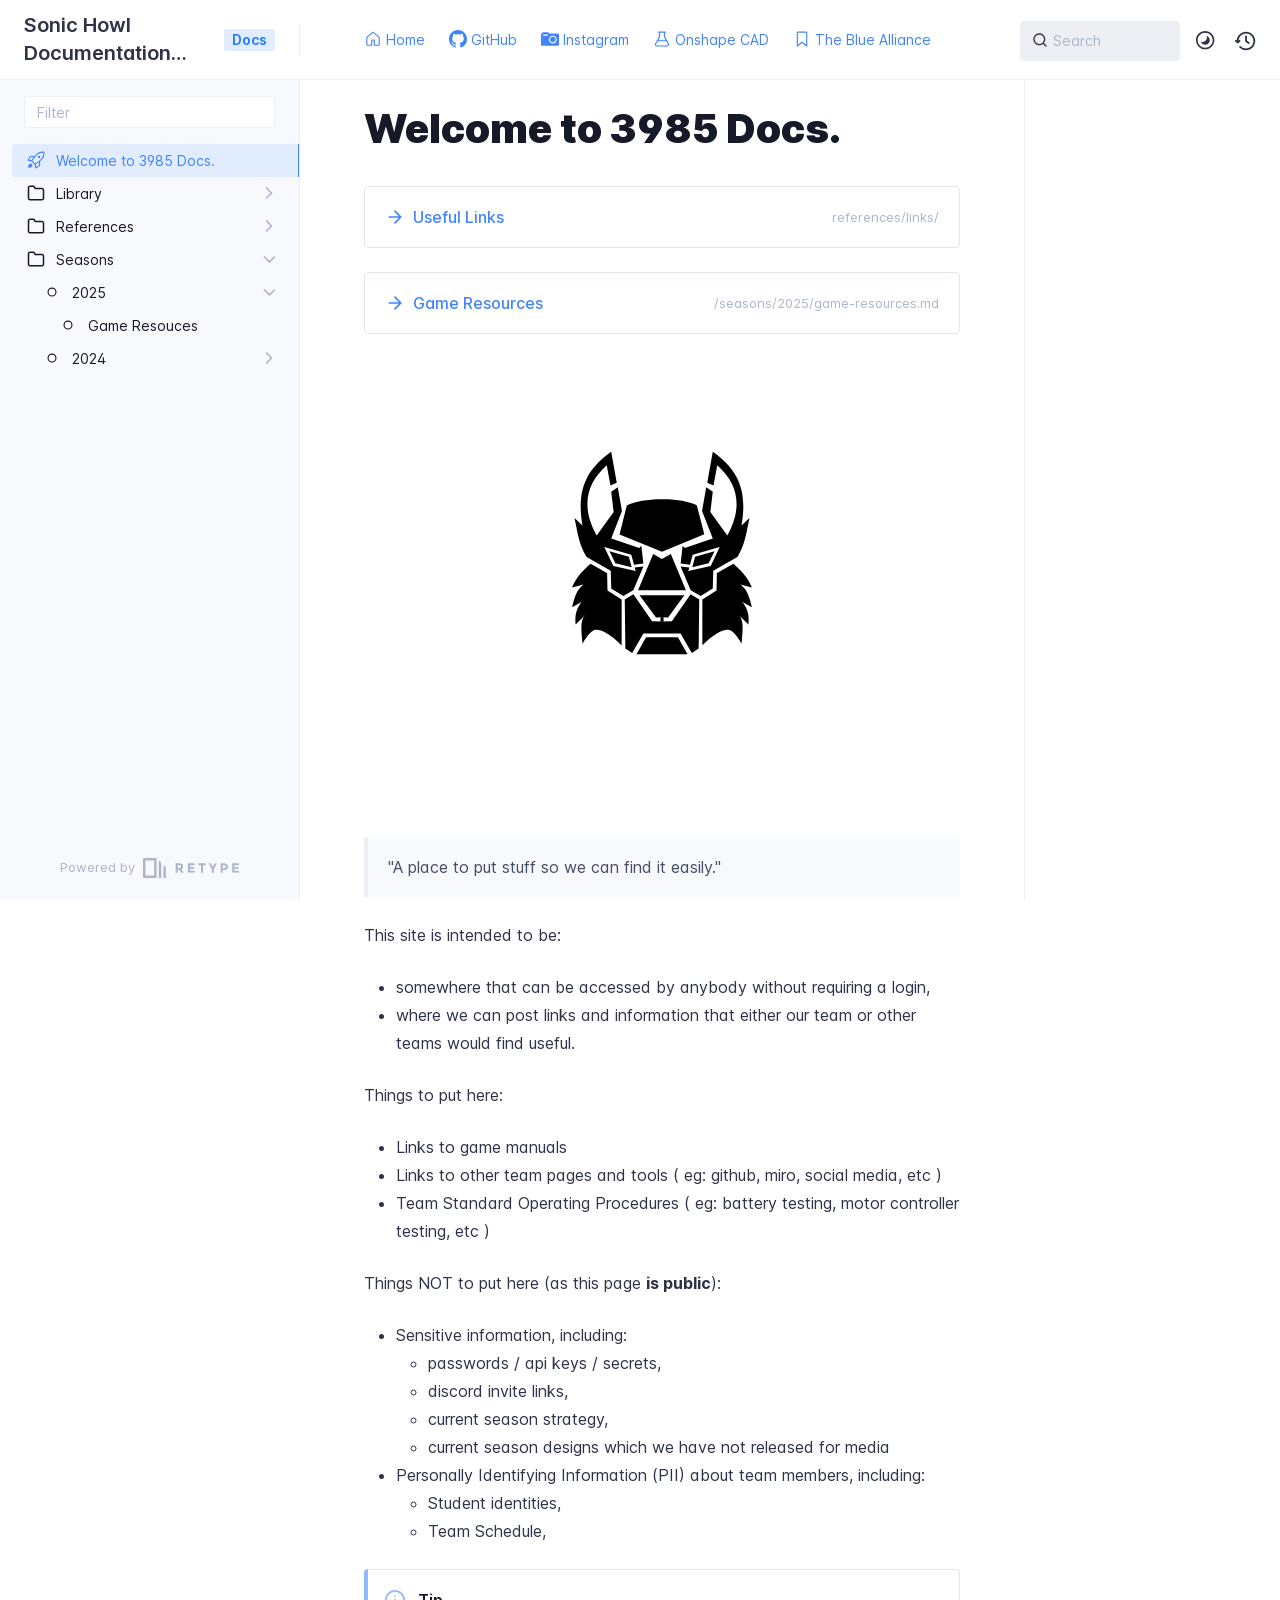
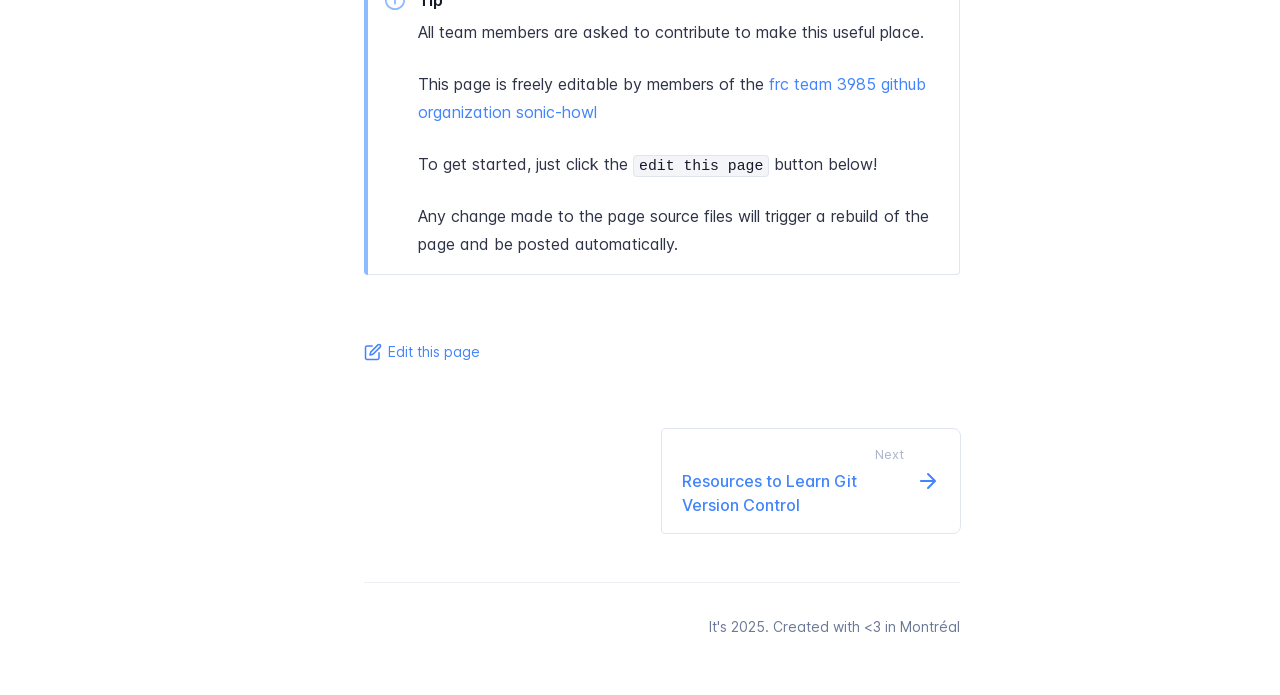
==== index.html @ 354188f5 "Refreshes Retype-generated documentation. Process triggered by magnite5." ====
<!DOCTYPE html>
<html lang="en" class="h-full">
<head>
    <meta charset="UTF-8">
    <meta name="viewport" content="width=device-width,initial-scale=1">
    <meta name="turbo-cache-control" content="no-cache" data-turbo-track="reload" data-track-token="3.6.0.793923446191">

    <!-- See retype.com -->
    <meta name="generator" content="Retype 3.6.0">

    <!-- Primary Meta Tags -->
    <title>Welcome to 3985 Docs.</title>
    <meta name="title" content="Welcome to 3985 Docs.">
    <meta name="description" content="Useful Links">

    <!-- Canonical -->
    <link rel="canonical" href="https://docs.frc3985.ca/">

    <!-- Open Graph / Facebook -->
    <meta property="og:type" content="website">
    <meta property="og:url" content="https://docs.frc3985.ca/">
    <meta property="og:title" content="Welcome to 3985 Docs.">
    <meta property="og:description" content="Useful Links">
    <meta property="og:image" content="https://docs.frc3985.ca/sonic-howl-logo.svg">

    <!-- Twitter -->
    <meta property="twitter:card" content="summary_large_image">
    <meta property="twitter:url" content="https://docs.frc3985.ca/">
    <meta property="twitter:title" content="Welcome to 3985 Docs.">
    <meta property="twitter:description" content="Useful Links">
    <meta property="twitter:image" content="https://docs.frc3985.ca/sonic-howl-logo.svg">

    <script data-cfasync="false">(function () { var el = document.documentElement, m = localStorage.getItem("doc_theme"), wm = window.matchMedia; if (m === "dark" || (!m && wm && wm("(prefers-color-scheme: dark)").matches)) { el.classList.add("dark") } else { el.classList.remove("dark") } })();</script>

    <link href="static/favicon.ico" rel="icon">
    <link href="resources/css/retype.css?v=3.6.0.793923446191" rel="stylesheet">

    <script data-cfasync="false" src="resources/js/config.js?v=3.6.0.793923446191" data-turbo-eval="false" defer></script>
    <script data-cfasync="false" src="resources/js/retype.js?v=3.6.0" data-turbo-eval="false" defer></script>
    <script id="lunr-js" data-cfasync="false" src="resources/js/lunr.js?v=3.6.0.793923446191" data-turbo-eval="false" defer></script>
</head>
<body>
    <div id="docs-app" class="relative text-base antialiased text-gray-700 bg-white font-body dark:bg-dark-850 dark:text-dark-300">
        <div class="absolute bottom-0 left-0 bg-gray-100 dark:bg-dark-800" style="top: 5rem; right: 50%"></div>
    
        <header id="docs-site-header" class="sticky top-0 z-30 flex w-full h-16 bg-white border-b border-gray-200 md:h-20 dark:bg-dark-850 dark:border-dark-650">
            <div class="container relative flex items-center justify-between pr-6 grow md:justify-start">
                <!-- Mobile menu button skeleton -->
                <button v-cloak class="skeleton docs-mobile-menu-button flex items-center justify-center shrink-0 overflow-hidden dark:text-white focus:outline-none rounded-full w-10 h-10 ml-3.5 md:hidden"><svg xmlns="http://www.w3.org/2000/svg" class="mb-px shrink-0" width="24" height="24" viewBox="0 0 24 24" role="presentation" style="margin-bottom: 0px;"><g fill="currentColor"><path d="M2 4h20v2H2zM2 11h20v2H2zM2 18h20v2H2z"></path></g></svg></button>
                <div v-cloak id="docs-sidebar-toggle"></div>
        
                <!-- Logo -->
                <div class="flex items-center justify-between h-full py-2 md:w-75">
                    <div class="flex items-center px-2 md:px-6">
                        <a id="docs-site-logo" href="" class="flex items-center leading-snug text-xl">
                            <span class="dark:text-white font-semibold line-clamp-1 md:line-clamp-2">Sonic Howl Documentation Page for First Robotics Competition</span>
                        </a><span class="hidden px-2 py-1 ml-4 text-sm font-semibold leading-none text-root-logo-label-text bg-root-logo-label-bg rounded-sm md:inline-block">Docs</span>
                    </div>
        
                    <span class="hidden h-8 border-r md:inline-block dark:border-dark-650"></span>
                </div>
        
                <div class="flex justify-between md:grow">
                    <!-- Top Nav -->
                    <nav class="hidden md:flex">
                        <ul class="flex flex-col mb-4 md:pl-16 md:mb-0 md:flex-row md:items-center">
                            <li class="mr-6">
                                <a class="py-2 md:mb-0 inline-flex items-center text-sm whitespace-nowrap transition-colors duration-200 ease-linear md:text-blue-500 dark:text-blue-400 hover:text-blue-800 dark:hover:text-blue-200" href="./">
                                    <svg xmlns="http://www.w3.org/2000/svg" class="mb-px mr-1" width="18" height="18" viewBox="0 0 24 24" role="presentation">
                                        <g fill="currentColor">
                                            <path d="M11.03 2.59a1.501 1.501 0 0 1 1.94 0l7.5 6.363a1.5 1.5 0 0 1 .53 1.144V19.5a1.5 1.5 0 0 1-1.5 1.5h-5.75a.75.75 0 0 1-.75-.75V14h-2v6.25a.75.75 0 0 1-.75.75H4.5A1.5 1.5 0 0 1 3 19.5v-9.403c0-.44.194-.859.53-1.144ZM12 3.734l-7.5 6.363V19.5h5v-6.25a.75.75 0 0 1 .75-.75h3.5a.75.75 0 0 1 .75.75v6.25h5v-9.403Z"/>
                                        </g>
                                    </svg>
                                    <span>Home</span>
                                </a>
                            </li>
                            <li class="mr-6">
                                <a class="py-2 md:mb-0 inline-flex items-center text-sm whitespace-nowrap transition-colors duration-200 ease-linear md:text-blue-500 dark:text-blue-400 hover:text-blue-800 dark:hover:text-blue-200" href="https://github.com/sonic-howl" target="_blank">
                                    <svg xmlns="http://www.w3.org/2000/svg" class="mb-px mr-1" width="18" height="18" viewBox="0 0 24 24" role="presentation">
                                        <g fill="currentColor">
                                            <symbol id="mark-github-icon-symbol" viewBox="0 0 16 16"><path d="M8 0c4.42 0 8 3.58 8 8a8.013 8.013 0 0 1-5.45 7.59c-.4.08-.55-.17-.55-.38 0-.27.01-1.13.01-2.2 0-.75-.25-1.23-.54-1.48 1.78-.2 3.65-.88 3.65-3.95 0-.88-.31-1.59-.82-2.15.08-.2.36-1.02-.08-2.12 0 0-.67-.22-2.2.82-.64-.18-1.32-.27-2-.27-.68 0-1.36.09-2 .27-1.53-1.03-2.2-.82-2.2-.82-.44 1.1-.16 1.92-.08 2.12-.51.56-.82 1.28-.82 2.15 0 3.06 1.86 3.75 3.64 3.95-.23.2-.44.55-.51 1.07-.46.21-1.61.55-2.33-.66-.15-.24-.6-.83-1.23-.82-.67.01-.27.38.01.53.34.19.73.9.82 1.13.16.45.68 1.31 2.69.94 0 .67.01 1.3.01 1.49 0 .21-.15.45-.55.38A7.995 7.995 0 0 1 0 8c0-4.42 3.58-8 8-8Z"/></symbol><use xlink:href="#mark-github-icon-symbol" />
                                        </g>
                                    </svg>
                                    <span>GitHub</span>
                                </a>
                            </li>
                            <li class="mr-6">
                                <a class="py-2 md:mb-0 inline-flex items-center text-sm whitespace-nowrap transition-colors duration-200 ease-linear md:text-blue-500 dark:text-blue-400 hover:text-blue-800 dark:hover:text-blue-200" href="https://www.instagram.com/sonichowl_3985/" target="_blank">
                                    <svg xmlns="http://www.w3.org/2000/svg" class="mb-px mr-1" width="18" height="18" viewBox="0 0 24 24" role="presentation">
                                        <g fill="currentColor">
                                            <symbol id="device-camera-icon-symbol" viewBox="0 0 16 16"><path d="M15 3c.55 0 1 .45 1 1v9c0 .55-.45 1-1 1H1c-.55 0-1-.45-1-1V4c0-.55.45-1 1-1 0-.55.45-1 1-1h4c.55 0 1 .45 1 1Zm-4.5 9c1.94 0 3.5-1.56 3.5-3.5S12.44 5 10.5 5 7 6.56 7 8.5 8.56 12 10.5 12ZM13 8.5c0 1.38-1.13 2.5-2.5 2.5S8 9.87 8 8.5 9.13 6 10.5 6 13 7.13 13 8.5ZM6 5V4H2v1Z"/></symbol><use xlink:href="#device-camera-icon-symbol" />
                                        </g>
                                    </svg>
                                    <span>Instagram</span>
                                </a>
                            </li>
                            <li class="mr-6">
                                <a class="py-2 md:mb-0 inline-flex items-center text-sm whitespace-nowrap transition-colors duration-200 ease-linear md:text-blue-500 dark:text-blue-400 hover:text-blue-800 dark:hover:text-blue-200" href="https://cad.onshape.com/documents?nodeId=629d4624a8f0a848cc29513c&resourceType=folder" target="_blank">
                                    <svg xmlns="http://www.w3.org/2000/svg" class="mb-px mr-1" width="18" height="18" viewBox="0 0 24 24" role="presentation">
                                        <g fill="currentColor">
                                            <path d="M8 8.807V3.5h-.563a.75.75 0 0 1 0-1.5h9.125a.75.75 0 0 1 0 1.5H16v5.307l5.125 9.301c.964 1.75-.302 3.892-2.299 3.892H5.174c-1.998 0-3.263-2.142-2.3-3.892ZM4.189 18.832a1.123 1.123 0 0 0 .985 1.668h13.652a1.123 1.123 0 0 0 .985-1.668L17.7 15H6.3ZM14.5 3.5h-5V9a.75.75 0 0 1-.093.362L7.127 13.5h9.746l-2.28-4.138A.75.75 0 0 1 14.5 9Z"/>
                                        </g>
                                    </svg>
                                    <span>Onshape CAD</span>
                                </a>
                            </li>
                            <li class="mr-6">
                                <a class="py-2 md:mb-0 inline-flex items-center text-sm whitespace-nowrap transition-colors duration-200 ease-linear md:text-blue-500 dark:text-blue-400 hover:text-blue-800 dark:hover:text-blue-200" href="https://www.thebluealliance.com/team/3985">
                                    <svg xmlns="http://www.w3.org/2000/svg" class="mb-px mr-1" width="18" height="18" viewBox="0 0 24 24" role="presentation">
                                        <g fill="currentColor">
                                            <path d="M5 3.75C5 2.784 5.784 2 6.75 2h10.5c.966 0 1.75.784 1.75 1.75v17.5a.75.75 0 0 1-1.218.586L12 17.21l-5.781 4.625A.75.75 0 0 1 5 21.25Zm1.75-.25a.25.25 0 0 0-.25.25v15.94l5.031-4.026a.749.749 0 0 1 .938 0L17.5 19.69V3.75a.25.25 0 0 0-.25-.25Z"/>
                                        </g>
                                    </svg>
                                    <span>The Blue Alliance</span>
                                </a>
                            </li>
        
                        </ul>
                    </nav>
        
                    <!-- Header Right Skeleton -->
                    <div v-cloak class="flex justify-end grow skeleton">
        
                        <!-- Search input mock -->
                        <div class="relative hidden w-40 lg:block lg:max-w-sm lg:ml-auto">
                            <div class="absolute flex items-center justify-center h-full pl-3 dark:text-dark-300">
                                <svg xmlns="http://www.w3.org/2000/svg" class="icon-base" width="16" height="16" viewBox="0 0 24 24" aria-labelledby="icon" role="presentation" style="margin-bottom: 1px;"><g fill="currentColor" ><path d="M21.71 20.29l-3.68-3.68A8.963 8.963 0 0020 11c0-4.96-4.04-9-9-9s-9 4.04-9 9 4.04 9 9 9c2.12 0 4.07-.74 5.61-1.97l3.68 3.68c.2.19.45.29.71.29s.51-.1.71-.29c.39-.39.39-1.03 0-1.42zM4 11c0-3.86 3.14-7 7-7s7 3.14 7 7c0 1.92-.78 3.66-2.04 4.93-.01.01-.02.01-.02.01-.01.01-.01.01-.01.02A6.98 6.98 0 0111 18c-3.86 0-7-3.14-7-7z" ></path></g></svg>
                            </div>
                            <input class="w-full h-10 placeholder-gray-400 transition-colors duration-200 ease-in bg-gray-200 border border-transparent rounded md:text-sm hover:bg-white hover:border-gray-300 focus:outline-none focus:bg-white focus:border-gray-500 dark:bg-dark-600 dark:border-dark-600 dark:placeholder-dark-400" style="padding: 0.625rem 0.75rem 0.625rem 2rem" type="text" placeholder="Search">
                        </div>
        
                        <!-- Mobile search button -->
                        <div class="flex items-center justify-center w-10 h-10 lg:hidden">
                            <svg xmlns="http://www.w3.org/2000/svg" class="shrink-0 icon-base" width="20" height="20" viewBox="0 0 24 24" aria-labelledby="icon" role="presentation" style="margin-bottom: 0px;"><g fill="currentColor" ><path d="M21.71 20.29l-3.68-3.68A8.963 8.963 0 0020 11c0-4.96-4.04-9-9-9s-9 4.04-9 9 4.04 9 9 9c2.12 0 4.07-.74 5.61-1.97l3.68 3.68c.2.19.45.29.71.29s.51-.1.71-.29c.39-.39.39-1.03 0-1.42zM4 11c0-3.86 3.14-7 7-7s7 3.14 7 7c0 1.92-.78 3.66-2.04 4.93-.01.01-.02.01-.02.01-.01.01-.01.01-.01.02A6.98 6.98 0 0111 18c-3.86 0-7-3.14-7-7z" ></path></g></svg>
                        </div>
        
                        <!-- Dark mode switch placeholder -->
                        <div class="w-10 h-10 lg:ml-2"></div>
        
                        <!-- History button -->
                        <div class="flex items-center justify-center w-10 h-10" style="margin-right: -0.625rem;">
                            <svg xmlns="http://www.w3.org/2000/svg" class="shrink-0 icon-base" width="22" height="22" viewBox="0 0 24 24" aria-labelledby="icon" role="presentation" style="margin-bottom: 0px;"><g fill="currentColor" ><g ><path d="M12.01 6.01c-.55 0-1 .45-1 1V12a1 1 0 00.4.8l3 2.22a.985.985 0 001.39-.2.996.996 0 00-.21-1.4l-2.6-1.92V7.01c.02-.55-.43-1-.98-1z"></path><path d="M12.01 1.91c-5.33 0-9.69 4.16-10.05 9.4l-.29-.26a.997.997 0 10-1.34 1.48l1.97 1.79c.19.17.43.26.67.26s.48-.09.67-.26l1.97-1.79a.997.997 0 10-1.34-1.48l-.31.28c.34-4.14 3.82-7.41 8.05-7.41 4.46 0 8.08 3.63 8.08 8.09s-3.63 8.08-8.08 8.08c-2.18 0-4.22-.85-5.75-2.4a.996.996 0 10-1.42 1.4 10.02 10.02 0 007.17 2.99c5.56 0 10.08-4.52 10.08-10.08.01-5.56-4.52-10.09-10.08-10.09z"></path></g></g></svg>
                        </div>
                    </div>
        
                    <div v-cloak class="flex justify-end grow">
                        <div id="docs-mobile-search-button"></div>
                        <doc-search-desktop></doc-search-desktop>
        
                        <doc-theme-switch class="lg:ml-2"></doc-theme-switch>
                        <doc-history></doc-history>
                    </div>
                </div>
            </div>
        </header>
    
        <div class="container relative flex bg-white">
            <!-- Sidebar Skeleton -->
            <div v-cloak class="fixed flex flex-col shrink-0 duration-300 ease-in-out bg-gray-100 border-gray-200 sidebar top-20 w-75 border-r h-screen md:sticky transition-transform skeleton dark:bg-dark-800 dark:border-dark-650">
            
                <!-- Render this div, if config.showSidebarFilter is `true` -->
                <div class="flex items-center h-16 px-6">
                    <input class="w-full h-8 px-3 py-2 transition-colors duration-200 ease-linear bg-white border border-gray-200 rounded shadow-none text-sm focus:outline-none focus:border-gray-600 dark:bg-dark-600 dark:border-dark-600" type="text" placeholder="Filter">
                </div>
            
                <div class="pl-6 mt-1 mb-4">
                    <div class="w-32 h-3 mb-4 bg-gray-200 rounded-full loading dark:bg-dark-600"></div>
                    <div class="w-48 h-3 mb-4 bg-gray-200 rounded-full loading dark:bg-dark-600"></div>
                    <div class="w-40 h-3 mb-4 bg-gray-200 rounded-full loading dark:bg-dark-600"></div>
                    <div class="w-32 h-3 mb-4 bg-gray-200 rounded-full loading dark:bg-dark-600"></div>
                    <div class="w-48 h-3 mb-4 bg-gray-200 rounded-full loading dark:bg-dark-600"></div>
                    <div class="w-40 h-3 mb-4 bg-gray-200 rounded-full loading dark:bg-dark-600"></div>
                </div>
            
                <div class="shrink-0 mt-auto bg-transparent dark:border-dark-650">
                    <a class="flex items-center justify-center flex-nowrap h-16 text-gray-400 dark:text-dark-400 hover:text-gray-700 dark:hover:text-dark-300 transition-colors duration-150 ease-in docs-powered-by" target="_blank" href="https://retype.com/" rel="noopener">
                        <span class="text-xs whitespace-nowrap">Powered by</span>
                        <svg xmlns="http://www.w3.org/2000/svg" class="ml-2" fill="currentColor" width="96" height="20" overflow="visible"><path d="M0 0v20h13.59V0H0zm11.15 17.54H2.44V2.46h8.71v15.08zM15.8 20h2.44V4.67L15.8 2.22zM20.45 6.89V20h2.44V9.34z"/><g><path d="M40.16 8.44c0 1.49-.59 2.45-1.75 2.88l2.34 3.32h-2.53l-2.04-2.96h-1.43v2.96h-2.06V5.36h3.5c1.43 0 2.46.24 3.07.73s.9 1.27.9 2.35zm-2.48 1.1c.26-.23.38-.59.38-1.09 0-.5-.13-.84-.4-1.03s-.73-.28-1.39-.28h-1.54v2.75h1.5c.72 0 1.2-.12 1.45-.35zM51.56 5.36V7.2h-4.59v1.91h4.13v1.76h-4.13v1.92h4.74v1.83h-6.79V5.36h6.64zM60.09 7.15v7.48h-2.06V7.15h-2.61V5.36h7.28v1.79h-2.61zM70.81 14.64h-2.06v-3.66l-3.19-5.61h2.23l1.99 3.45 1.99-3.45H74l-3.19 5.61v3.66zM83.99 6.19c.65.55.97 1.4.97 2.55s-.33 1.98-1 2.51-1.68.8-3.04.8h-1.23v2.59h-2.06V5.36h3.26c1.42 0 2.45.28 3.1.83zm-1.51 3.65c.25-.28.37-.69.37-1.22s-.16-.92-.48-1.14c-.32-.23-.82-.34-1.5-.34H79.7v3.12h1.38c.68 0 1.15-.14 1.4-.42zM95.85 5.36V7.2h-4.59v1.91h4.13v1.76h-4.13v1.92H96v1.83h-6.79V5.36h6.64z"/></g></svg>
                    </a>
                </div>
            </div>
            
            <!-- Sidebar component -->
            <doc-sidebar v-cloak>
                <template #sidebar-footer>
                    <div class="shrink-0 mt-auto border-t md:bg-transparent md:border-none dark:border-dark-650">
            
                        <div class="py-3 px-6 md:hidden border-b dark:border-dark-650">
                            <nav>
                                <ul class="flex flex-wrap justify-center items-center">
                                    <li class="mr-6">
                                        <a class="block py-1 inline-flex items-center text-sm whitespace-nowrap transition-colors duration-200 ease-linear md:text-blue-500 dark:text-blue-400 hover:text-blue-800 dark:hover:text-blue-200" href="./">
                                            <svg xmlns="http://www.w3.org/2000/svg" class="mb-px mr-1" width="18" height="18" viewBox="0 0 24 24" role="presentation">
                                                <g fill="currentColor">
                                                    <path d="M11.03 2.59a1.501 1.501 0 0 1 1.94 0l7.5 6.363a1.5 1.5 0 0 1 .53 1.144V19.5a1.5 1.5 0 0 1-1.5 1.5h-5.75a.75.75 0 0 1-.75-.75V14h-2v6.25a.75.75 0 0 1-.75.75H4.5A1.5 1.5 0 0 1 3 19.5v-9.403c0-.44.194-.859.53-1.144ZM12 3.734l-7.5 6.363V19.5h5v-6.25a.75.75 0 0 1 .75-.75h3.5a.75.75 0 0 1 .75.75v6.25h5v-9.403Z"/>
                                                </g>
                                            </svg>
                                            <span>Home</span>
                                        </a>
                                    </li>
                                    <li class="mr-6">
                                        <a class="block py-1 inline-flex items-center text-sm whitespace-nowrap transition-colors duration-200 ease-linear md:text-blue-500 dark:text-blue-400 hover:text-blue-800 dark:hover:text-blue-200" href="https://github.com/sonic-howl" target="_blank">
                                            <svg xmlns="http://www.w3.org/2000/svg" class="mb-px mr-1" width="18" height="18" viewBox="0 0 24 24" role="presentation">
                                                <g fill="currentColor">
                                                    <symbol id="mark-github-icon-symbol" viewBox="0 0 16 16"><path d="M8 0c4.42 0 8 3.58 8 8a8.013 8.013 0 0 1-5.45 7.59c-.4.08-.55-.17-.55-.38 0-.27.01-1.13.01-2.2 0-.75-.25-1.23-.54-1.48 1.78-.2 3.65-.88 3.65-3.95 0-.88-.31-1.59-.82-2.15.08-.2.36-1.02-.08-2.12 0 0-.67-.22-2.2.82-.64-.18-1.32-.27-2-.27-.68 0-1.36.09-2 .27-1.53-1.03-2.2-.82-2.2-.82-.44 1.1-.16 1.92-.08 2.12-.51.56-.82 1.28-.82 2.15 0 3.06 1.86 3.75 3.64 3.95-.23.2-.44.55-.51 1.07-.46.21-1.61.55-2.33-.66-.15-.24-.6-.83-1.23-.82-.67.01-.27.38.01.53.34.19.73.9.82 1.13.16.45.68 1.31 2.69.94 0 .67.01 1.3.01 1.49 0 .21-.15.45-.55.38A7.995 7.995 0 0 1 0 8c0-4.42 3.58-8 8-8Z"/></symbol><use xlink:href="#mark-github-icon-symbol" />
                                                </g>
                                            </svg>
                                            <span>GitHub</span>
                                        </a>
                                    </li>
                                    <li class="mr-6">
                                        <a class="block py-1 inline-flex items-center text-sm whitespace-nowrap transition-colors duration-200 ease-linear md:text-blue-500 dark:text-blue-400 hover:text-blue-800 dark:hover:text-blue-200" href="https://www.instagram.com/sonichowl_3985/" target="_blank">
                                            <svg xmlns="http://www.w3.org/2000/svg" class="mb-px mr-1" width="18" height="18" viewBox="0 0 24 24" role="presentation">
                                                <g fill="currentColor">
                                                    <symbol id="device-camera-icon-symbol" viewBox="0 0 16 16"><path d="M15 3c.55 0 1 .45 1 1v9c0 .55-.45 1-1 1H1c-.55 0-1-.45-1-1V4c0-.55.45-1 1-1 0-.55.45-1 1-1h4c.55 0 1 .45 1 1Zm-4.5 9c1.94 0 3.5-1.56 3.5-3.5S12.44 5 10.5 5 7 6.56 7 8.5 8.56 12 10.5 12ZM13 8.5c0 1.38-1.13 2.5-2.5 2.5S8 9.87 8 8.5 9.13 6 10.5 6 13 7.13 13 8.5ZM6 5V4H2v1Z"/></symbol><use xlink:href="#device-camera-icon-symbol" />
                                                </g>
                                            </svg>
                                            <span>Instagram</span>
                                        </a>
                                    </li>
                                    <li class="mr-6">
                                        <a class="block py-1 inline-flex items-center text-sm whitespace-nowrap transition-colors duration-200 ease-linear md:text-blue-500 dark:text-blue-400 hover:text-blue-800 dark:hover:text-blue-200" href="https://cad.onshape.com/documents?nodeId=629d4624a8f0a848cc29513c&resourceType=folder" target="_blank">
                                            <svg xmlns="http://www.w3.org/2000/svg" class="mb-px mr-1" width="18" height="18" viewBox="0 0 24 24" role="presentation">
                                                <g fill="currentColor">
                                                    <path d="M8 8.807V3.5h-.563a.75.75 0 0 1 0-1.5h9.125a.75.75 0 0 1 0 1.5H16v5.307l5.125 9.301c.964 1.75-.302 3.892-2.299 3.892H5.174c-1.998 0-3.263-2.142-2.3-3.892ZM4.189 18.832a1.123 1.123 0 0 0 .985 1.668h13.652a1.123 1.123 0 0 0 .985-1.668L17.7 15H6.3ZM14.5 3.5h-5V9a.75.75 0 0 1-.093.362L7.127 13.5h9.746l-2.28-4.138A.75.75 0 0 1 14.5 9Z"/>
                                                </g>
                                            </svg>
                                            <span>Onshape CAD</span>
                                        </a>
                                    </li>
                                    <li class="mr-6">
                                        <a class="block py-1 inline-flex items-center text-sm whitespace-nowrap transition-colors duration-200 ease-linear md:text-blue-500 dark:text-blue-400 hover:text-blue-800 dark:hover:text-blue-200" href="https://www.thebluealliance.com/team/3985">
                                            <svg xmlns="http://www.w3.org/2000/svg" class="mb-px mr-1" width="18" height="18" viewBox="0 0 24 24" role="presentation">
                                                <g fill="currentColor">
                                                    <path d="M5 3.75C5 2.784 5.784 2 6.75 2h10.5c.966 0 1.75.784 1.75 1.75v17.5a.75.75 0 0 1-1.218.586L12 17.21l-5.781 4.625A.75.75 0 0 1 5 21.25Zm1.75-.25a.25.25 0 0 0-.25.25v15.94l5.031-4.026a.749.749 0 0 1 .938 0L17.5 19.69V3.75a.25.25 0 0 0-.25-.25Z"/>
                                                </g>
                                            </svg>
                                            <span>The Blue Alliance</span>
                                        </a>
                                    </li>
            
                                </ul>
                            </nav>
                        </div>
            
                        <a class="flex items-center justify-center flex-nowrap h-16 text-gray-400 dark:text-dark-400 hover:text-gray-700 dark:hover:text-dark-300 transition-colors duration-150 ease-in docs-powered-by" target="_blank" href="https://retype.com/" rel="noopener">
                            <span class="text-xs whitespace-nowrap">Powered by</span>
                            <svg xmlns="http://www.w3.org/2000/svg" class="ml-2" fill="currentColor" width="96" height="20" overflow="visible"><path d="M0 0v20h13.59V0H0zm11.15 17.54H2.44V2.46h8.71v15.08zM15.8 20h2.44V4.67L15.8 2.22zM20.45 6.89V20h2.44V9.34z"/><g><path d="M40.16 8.44c0 1.49-.59 2.45-1.75 2.88l2.34 3.32h-2.53l-2.04-2.96h-1.43v2.96h-2.06V5.36h3.5c1.43 0 2.46.24 3.07.73s.9 1.27.9 2.35zm-2.48 1.1c.26-.23.38-.59.38-1.09 0-.5-.13-.84-.4-1.03s-.73-.28-1.39-.28h-1.54v2.75h1.5c.72 0 1.2-.12 1.45-.35zM51.56 5.36V7.2h-4.59v1.91h4.13v1.76h-4.13v1.92h4.74v1.83h-6.79V5.36h6.64zM60.09 7.15v7.48h-2.06V7.15h-2.61V5.36h7.28v1.79h-2.61zM70.81 14.64h-2.06v-3.66l-3.19-5.61h2.23l1.99 3.45 1.99-3.45H74l-3.19 5.61v3.66zM83.99 6.19c.65.55.97 1.4.97 2.55s-.33 1.98-1 2.51-1.68.8-3.04.8h-1.23v2.59h-2.06V5.36h3.26c1.42 0 2.45.28 3.1.83zm-1.51 3.65c.25-.28.37-.69.37-1.22s-.16-.92-.48-1.14c-.32-.23-.82-.34-1.5-.34H79.7v3.12h1.38c.68 0 1.15-.14 1.4-.42zM95.85 5.36V7.2h-4.59v1.91h4.13v1.76h-4.13v1.92H96v1.83h-6.79V5.36h6.64z"/></g></svg>
                        </a>
                    </div>
                </template>
            </doc-sidebar>
    
            <div class="grow min-w-0 dark:bg-dark-850">
                <!-- Render "toolbar" template here on api pages --><!-- Render page content -->
                <div class="flex">
                    <div class="min-w-0 p-4 grow md:px-16">
                        <main class="relative pb-12 lg:pt-2">
                            <div class="docs-markdown" id="docs-content">
                                <!-- Rendered if sidebar right is enabled -->
                                <div id="docs-sidebar-right-toggle"></div>
                                <!-- Page content  -->
<doc-anchor-target id="welcome-to-3985-docs" class="break-words">
    <h1>
        <doc-anchor-trigger class="header-anchor-trigger" to="#welcome-to-3985-docs">#</doc-anchor-trigger>
        <span><strong>Welcome to 3985 Docs.</strong></span>
    </h1>
</doc-anchor-target>
<p>
<div class="mb-6 px-5 py-4 flex justify-between relative border border-gray-300 hover:border-gray-400 dark:border-dark-650 dark:hover:border-dark-450 rounded transition-colors duration-150">
    <div class="flex items-center text-blue-500 dark:text-blue-400">
        <span class="inline-block mb-px">
            <svg xmlns="http://www.w3.org/2000/svg" width="20" height="20" viewBox="0 0 24 24" role="presentation" fill="currentColor"><path fill="none" d="M0 0h24v24H0z"/><path d="M19.92 12.38a1 1 0 00-.22-1.09l-7-7a.996.996 0 10-1.41 1.41l5.3 5.3H5c-.55 0-1 .45-1 1s.45 1 1 1h11.59l-5.29 5.29a.996.996 0 000 1.41c.19.2.44.3.7.3s.51-.1.71-.29l7-7c.09-.09.16-.21.21-.33z"/></svg>
        </span>
        <span class="inline-block font-medium ml-2">Useful Links</span>
    </div>
    <div class="flex items-center text-xs text-gray-400 dark:text-dark-400">
        <span>references/links/</span>
    </div>
    <a href="references/links/" class="absolute block inset-0"></a>
</div>
</p>
<p>
<div class="mb-6 px-5 py-4 flex justify-between relative border border-gray-300 hover:border-gray-400 dark:border-dark-650 dark:hover:border-dark-450 rounded transition-colors duration-150">
    <div class="flex items-center text-blue-500 dark:text-blue-400">
        <span class="inline-block mb-px">
            <svg xmlns="http://www.w3.org/2000/svg" width="20" height="20" viewBox="0 0 24 24" role="presentation" fill="currentColor"><path fill="none" d="M0 0h24v24H0z"/><path d="M19.92 12.38a1 1 0 00-.22-1.09l-7-7a.996.996 0 10-1.41 1.41l5.3 5.3H5c-.55 0-1 .45-1 1s.45 1 1 1h11.59l-5.29 5.29a.996.996 0 000 1.41c.19.2.44.3.7.3s.51-.1.71-.29l7-7c.09-.09.16-.21.21-.33z"/></svg>
        </span>
        <span class="inline-block font-medium ml-2">Game Resources</span>
    </div>
    <div class="flex items-center text-xs text-gray-400 dark:text-dark-400">
        <span>/seasons/2025/game-resources.md</span>
    </div>
    <a href="/seasons/2025/game-resources.md" class="absolute block inset-0"></a>
</div>
</p>
<p><figure class="content-center">
    <img src="sonic-howl-logo.svg" alt="">
    <figcaption class="caption"></figcaption>
</figure>
</p>
<blockquote>
<p>&quot;A place to put stuff so we can find it easily.&quot;</p>
</blockquote>
<p>This site is intended to be:</p>
<ul>
<li>somewhere that can be accessed by anybody without requiring a login,</li>
<li>where we can post links and information that either our team or other teams would find useful.</li>
</ul>
<p>Things to put here:</p>
<ul>
<li>Links to game manuals</li>
<li>Links to other team pages and tools ( eg: github, miro, social media, etc )</li>
<li>Team Standard Operating Procedures ( eg: battery testing, motor controller testing, etc )</li>
</ul>
<p>Things NOT to put here (as this page <strong>is public</strong>):</p>
<ul>
<li>Sensitive information, including:
<ul>
<li>passwords / api keys / secrets,</li>
<li>discord invite links,</li>
<li>current season strategy,</li>
<li>current season designs which we have not released for media</li>
</ul>
</li>
<li>Personally Identifying Information (PII) about team members, including:
<ul>
<li>Student identities,</li>
<li>Team Schedule,</li>
</ul>
</li>
</ul>
<div class="flex mb-6">
    <div class="shrink-0 w-1 rounded-tl rounded-bl bg-blue-300"></div>
    <div class="flex w-full py-4 border border-l-0 border-gray-300 rounded-tr rounded-br doc-alert bg-white dark:bg-dark-700 dark:border-dark-700" role="alert">
        <div class="flex items-center ml-4 h-7">
            <svg xmlns="http://www.w3.org/2000/svg" class="mb-px text-blue-300" width="22" height="22" viewBox="0 0 24 24" role="presentation">
                <g fill="currentColor"><g>
                    <path d="M12 1C5.93 1 1 5.93 1 12s4.93 11 11 11 11-4.93 11-11S18.07 1 12 1zm0 20c-4.96 0-9-4.04-9-9s4.04-9 9-9 9 4.04 9 9-4.04 9-9 9z"></path>
                    <path d="M12 11c-.55 0-1 .45-1 1v4c0 .55.45 1 1 1s1-.45 1-1v-4c0-.55-.45-1-1-1zM12.01 7c-.56 0-1 .45-1 1s.45 1 1 1 1-.45 1-1-.45-1-1-1z"></path>
                    <path fill="none" d="M0 0h24v24H0z"></path>
                </g></g>
            </svg>
        </div>
        <div class="pr-5 ml-3 w-full">
            <h5>Tip</h5>
<p>All team members are asked to contribute to make this useful place.</p>
<p>This page is freely editable by members of the <a href="https://github.com/sonic-howl">frc team 3985 github organization sonic-howl</a></p>
<p>To get started, just click the <code v-pre>edit this page</code> button below!</p>
<p>Any change made to the page source files will trigger a rebuild of the page and be posted automatically.</p>
        </div>
    </div>
</div>

                                
                                <!-- Required only on API pages -->
                                <doc-toolbar-member-filter-no-results></doc-toolbar-member-filter-no-results>
                            </div>
                            <footer class="clear-both">
                                <div class="flex flex-wrap items-center justify-between mt-14">
                                    <a class="my-2.5 inline-flex items-center text-sm whitespace-nowrap text-blue-500 dark:text-blue-400 hover:text-blue-700 hover:underline" href="https://github.com/sonic-howl/frc3985.ca/edit/main/welcome.md" target="_blank" rel="noopener">
                                        <svg class="mr-1.5" xmlns="http://www.w3.org/2000/svg" width="18" height="18" viewBox="0 0 24 24" fill="currentColor" overflow="visible"><path d="M20 12c-.55 0-1 .45-1 1v7c0 .55-.45 1-1 1H4c-.55 0-1-.45-1-1V6c0-.55.45-1 1-1h7c.55 0 1-.45 1-1s-.45-1-1-1H4C2.35 3 1 4.35 1 6v14c0 1.65 1.35 3 3 3h14c1.65 0 3-1.35 3-3v-7c0-.55-.45-1-1-1z" /><path d="M22.21 1.79c-1.18-1.18-3.24-1.18-4.41 0l-9.5 9.5c-.13.13-.22.29-.26.46l-1 4c-.08.34.01.7.26.95.18.2.44.3.7.3.08 0 .16-.01.24-.03l4-1c.18-.04.34-.13.46-.26l9.5-9.5c1.22-1.22 1.22-3.2.01-4.42zm-1.42 3l-9.3 9.3-2.11.53.53-2.11 9.3-9.3c.42-.42 1.16-.42 1.59 0 .43.43.43 1.15-.01 1.58z" /><path fill="none" d="M0 0h24v24H0z" /></svg>
                                        <span>Edit this page</span>
                                    </a>
                                </div>
                            
                                <nav class="flex mt-14">
                                    <div class="w-1/2">
                                    </div>
                            
                                    <div class="w-1/2">
                                        <a class="px-5 py-4 -mx-px h-full flex items-center justify-end break-normal font-medium text-blue-500 dark:text-blue-400 border border-gray-300 hover:border-gray-400 dark:border-dark-650 dark:hover:border-dark-450 rounded-l rounded-r-lg transition-colors duration-150 relative hover:z-5" href="library/software/git/learning_git/">
                                            <span>
                                                <span class="block text-xs font-normal text-right text-gray-400 dark:text-dark-400">Next</span>
                                                <span class="block mt-1">Resources to Learn Git Version Control</span>
                                            </span>
                                            <svg xmlns="http://www.w3.org/2000/svg" class="ml-3" width="24" height="24" viewBox="0 0 24 24" fill="currentColor" overflow="visible"><path d="M19.92 12.38a1 1 0 00-.22-1.09l-7-7a.996.996 0 10-1.41 1.41l5.3 5.3H5c-.55 0-1 .45-1 1s.45 1 1 1h11.59l-5.29 5.29a.996.996 0 000 1.41c.19.2.44.3.7.3s.51-.1.71-.29l7-7c.09-.09.16-.21.21-.33z" /><path fill="none" d="M0 0h24v24H0z" /></svg>
                                        </a>
                                    </div>
                                </nav>
                            </footer>
                        </main>
                
                        <div class="border-t dark:border-dark-650 pt-6 mb-8">
                            <footer class="flex flex-wrap items-center justify-between">
                                <div>
                                    <ul class="flex flex-wrap items-center text-sm">
                                    </ul>
                                </div>
                                <div class="docs-copyright py-2 text-gray-500 dark:text-dark-350 text-sm leading-relaxed"><p>It&#x27;s 2025. Created with &lt;3 in Montréal</p></div>
                            </footer>
                        </div>
                    </div>
                
                    <!-- Rendered if sidebar right is enabled -->
                    <!-- Sidebar right skeleton-->
                    <div v-cloak class="fixed top-0 bottom-0 right-0 translate-x-full bg-white border-gray-200 lg:sticky lg:border-l lg:shrink-0 lg:pt-6 lg:transform-none sm:w-1/2 lg:w-64 lg:z-0 md:w-104 sidebar-right skeleton dark:bg-dark-850 dark:border-dark-650">
                        <div class="pl-5">
                            <div class="w-32 h-3 mb-4 bg-gray-200 dark:bg-dark-600 rounded-full loading"></div>
                            <div class="w-48 h-3 mb-4 bg-gray-200 dark:bg-dark-600 rounded-full loading"></div>
                            <div class="w-40 h-3 mb-4 bg-gray-200 dark:bg-dark-600 rounded-full loading"></div>
                        </div>
                    </div>
                
                    <!-- User should be able to hide sidebar right -->
                    <doc-sidebar-right v-cloak></doc-sidebar-right>
                </div>

            </div>
        </div>
    
        <doc-search-mobile></doc-search-mobile>
        <doc-back-to-top></doc-back-to-top>
    </div>


    <div id="docs-overlay-target"></div>

    <script data-cfasync="false">window.__DOCS__ = { "title": "Welcome to 3985 Docs.", isRoot: true, level: 0, icon: "file", hasPrism: false, hasMermaid: false, hasMath: false, tocDepth: 23 }</script>
</body>
</html>
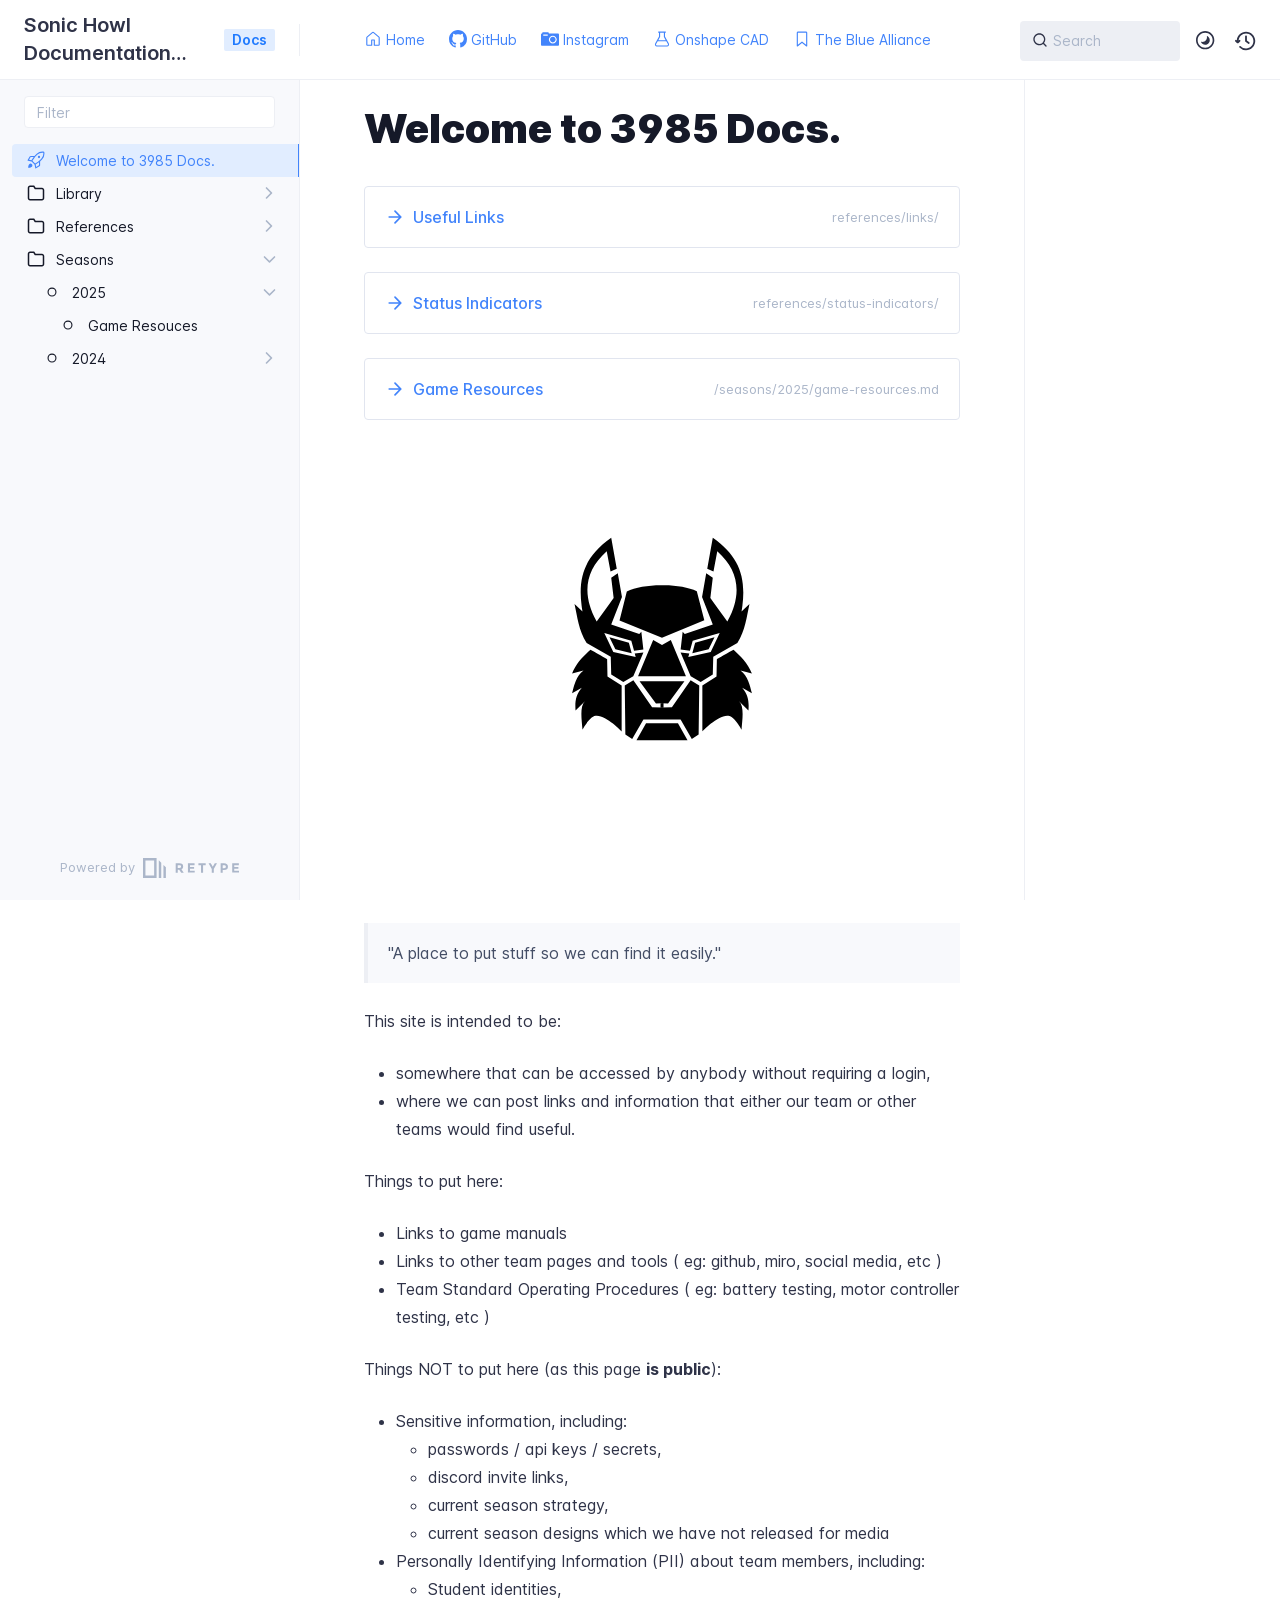
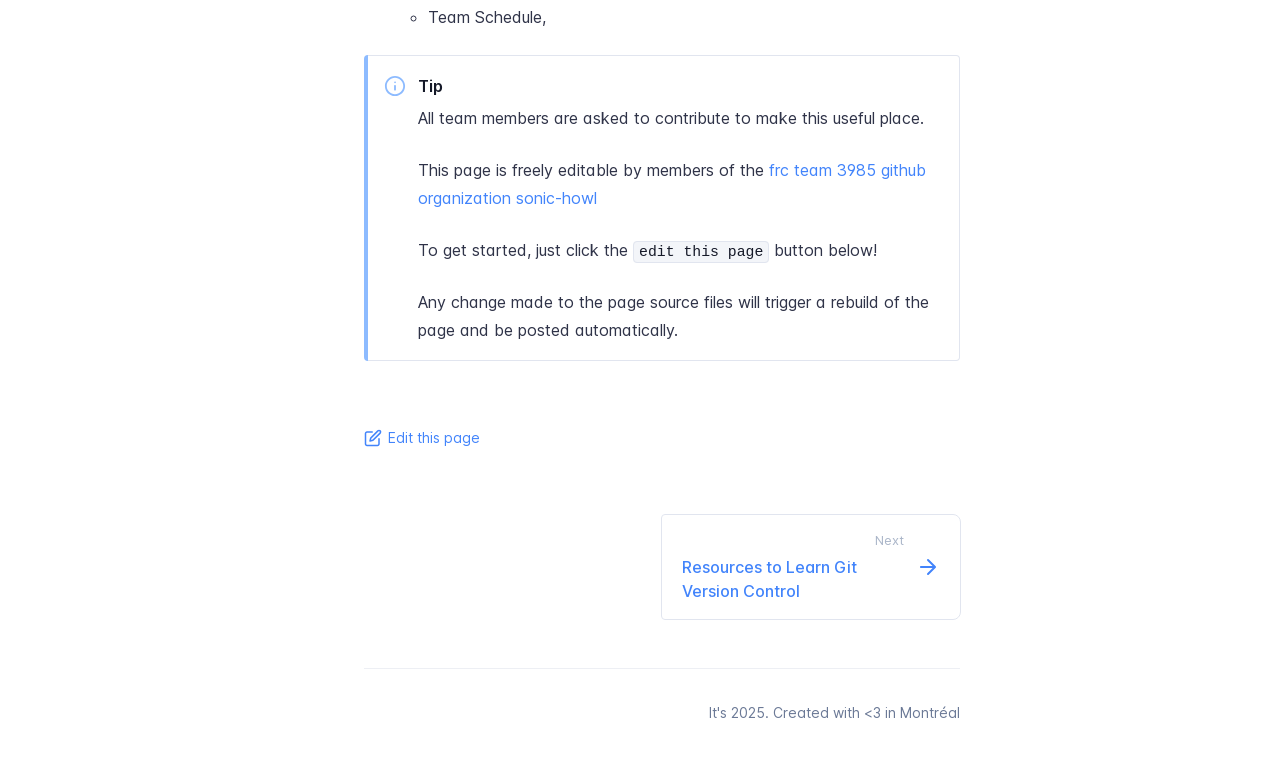
==== commit f4053b25: "Refreshes Retype-generated documentation. Process triggered by magnite5." ====
--- a/index.html
+++ b/index.html
@@ -3,7 +3,7 @@
 <head>
     <meta charset="UTF-8">
     <meta name="viewport" content="width=device-width,initial-scale=1">
-    <meta name="turbo-cache-control" content="no-cache" data-turbo-track="reload" data-track-token="3.6.0.793923446191">
+    <meta name="turbo-cache-control" content="no-cache" data-turbo-track="reload" data-track-token="3.6.0.793923495820">
 
     <!-- See retype.com -->
     <meta name="generator" content="Retype 3.6.0">
@@ -33,11 +33,11 @@
     <script data-cfasync="false">(function () { var el = document.documentElement, m = localStorage.getItem("doc_theme"), wm = window.matchMedia; if (m === "dark" || (!m && wm && wm("(prefers-color-scheme: dark)").matches)) { el.classList.add("dark") } else { el.classList.remove("dark") } })();</script>
 
     <link href="static/favicon.ico" rel="icon">
-    <link href="resources/css/retype.css?v=3.6.0.793923446191" rel="stylesheet">
-
-    <script data-cfasync="false" src="resources/js/config.js?v=3.6.0.793923446191" data-turbo-eval="false" defer></script>
+    <link href="resources/css/retype.css?v=3.6.0.793923495820" rel="stylesheet">
+
+    <script data-cfasync="false" src="resources/js/config.js?v=3.6.0.793923495820" data-turbo-eval="false" defer></script>
     <script data-cfasync="false" src="resources/js/retype.js?v=3.6.0" data-turbo-eval="false" defer></script>
-    <script id="lunr-js" data-cfasync="false" src="resources/js/lunr.js?v=3.6.0.793923446191" data-turbo-eval="false" defer></script>
+    <script id="lunr-js" data-cfasync="false" src="resources/js/lunr.js?v=3.6.0.793923495820" data-turbo-eval="false" defer></script>
 </head>
 <body>
     <div id="docs-app" class="relative text-base antialiased text-gray-700 bg-white font-body dark:bg-dark-850 dark:text-dark-300">
@@ -278,6 +278,20 @@
         <span>references/links/</span>
     </div>
     <a href="references/links/" class="absolute block inset-0"></a>
+</div>
+</p>
+<p>
+<div class="mb-6 px-5 py-4 flex justify-between relative border border-gray-300 hover:border-gray-400 dark:border-dark-650 dark:hover:border-dark-450 rounded transition-colors duration-150">
+    <div class="flex items-center text-blue-500 dark:text-blue-400">
+        <span class="inline-block mb-px">
+            <svg xmlns="http://www.w3.org/2000/svg" width="20" height="20" viewBox="0 0 24 24" role="presentation" fill="currentColor"><path fill="none" d="M0 0h24v24H0z"/><path d="M19.92 12.38a1 1 0 00-.22-1.09l-7-7a.996.996 0 10-1.41 1.41l5.3 5.3H5c-.55 0-1 .45-1 1s.45 1 1 1h11.59l-5.29 5.29a.996.996 0 000 1.41c.19.2.44.3.7.3s.51-.1.71-.29l7-7c.09-.09.16-.21.21-.33z"/></svg>
+        </span>
+        <span class="inline-block font-medium ml-2">Status Indicators</span>
+    </div>
+    <div class="flex items-center text-xs text-gray-400 dark:text-dark-400">
+        <span>references/status-indicators/</span>
+    </div>
+    <a href="references/status-indicators/" class="absolute block inset-0"></a>
 </div>
 </p>
 <p>
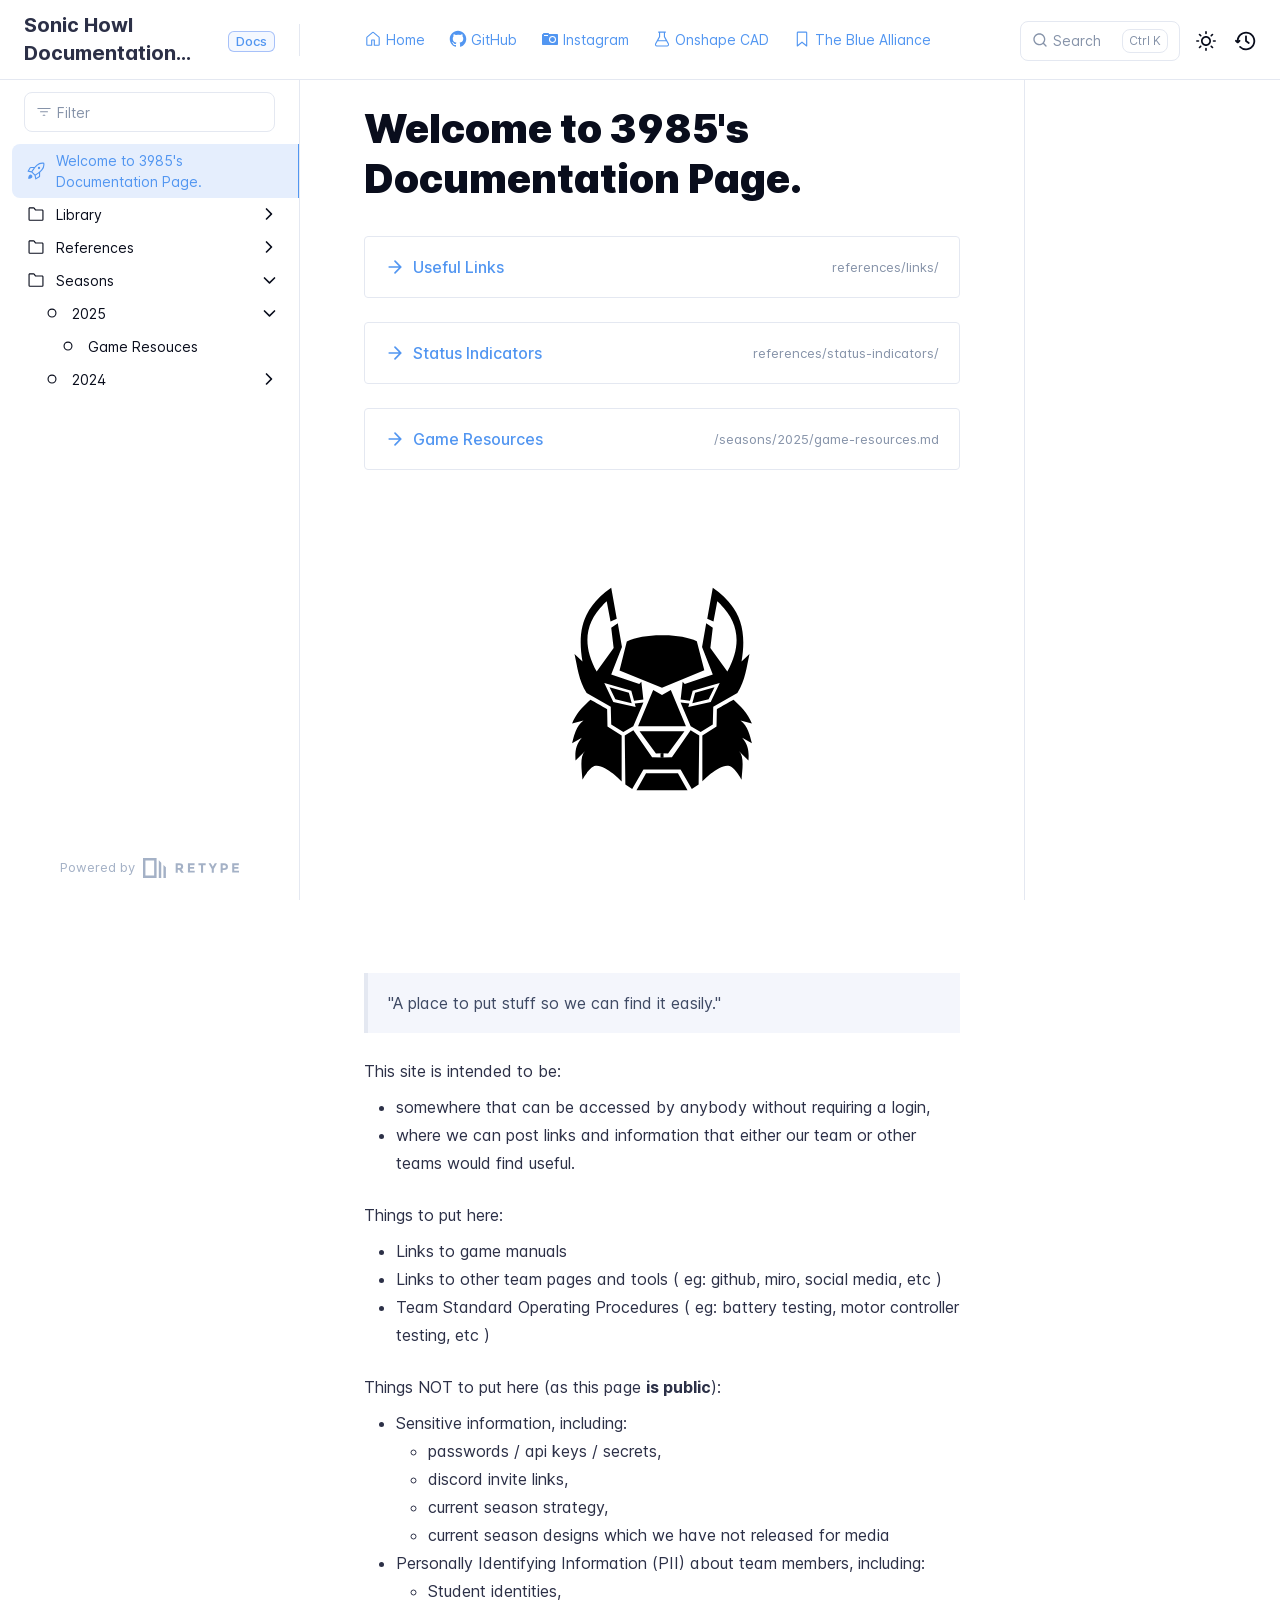
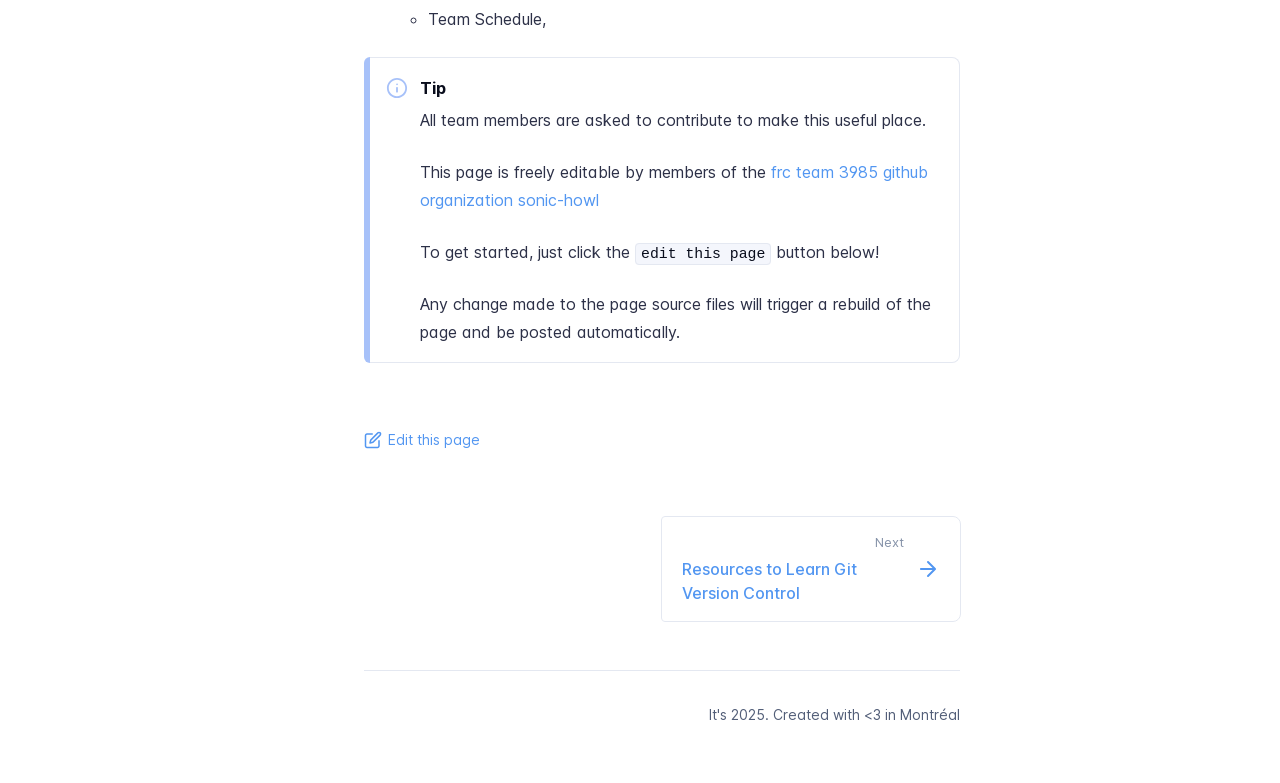
==== commit 89208127: "Refreshes Retype-generated documentation. Process triggered by relishcolouredhat." ====
--- a/index.html
+++ b/index.html
@@ -3,14 +3,14 @@
 <head>
     <meta charset="UTF-8">
     <meta name="viewport" content="width=device-width,initial-scale=1">
-    <meta name="turbo-cache-control" content="no-cache" data-turbo-track="reload" data-track-token="3.6.0.793923495820">
+    <meta name="turbo-cache-control" content="no-cache" data-turbo-track="reload" data-track-token="3.11.0.813262643378">
 
     <!-- See retype.com -->
-    <meta name="generator" content="Retype 3.6.0">
+    <meta name="generator" content="Retype 3.11.0">
 
     <!-- Primary Meta Tags -->
-    <title>Welcome to 3985 Docs.</title>
-    <meta name="title" content="Welcome to 3985 Docs.">
+    <title>Welcome to 3985&#39;s Documentation Page.</title>
+    <meta name="title" content="Welcome to 3985's Documentation Page.">
     <meta name="description" content="Useful Links">
 
     <!-- Canonical -->
@@ -19,53 +19,53 @@
     <!-- Open Graph / Facebook -->
     <meta property="og:type" content="website">
     <meta property="og:url" content="https://docs.frc3985.ca/">
-    <meta property="og:title" content="Welcome to 3985 Docs.">
+    <meta property="og:title" content="Welcome to 3985's Documentation Page.">
     <meta property="og:description" content="Useful Links">
     <meta property="og:image" content="https://docs.frc3985.ca/sonic-howl-logo.svg">
 
     <!-- Twitter -->
     <meta property="twitter:card" content="summary_large_image">
     <meta property="twitter:url" content="https://docs.frc3985.ca/">
-    <meta property="twitter:title" content="Welcome to 3985 Docs.">
+    <meta property="twitter:title" content="Welcome to 3985's Documentation Page.">
     <meta property="twitter:description" content="Useful Links">
     <meta property="twitter:image" content="https://docs.frc3985.ca/sonic-howl-logo.svg">
 
-    <script data-cfasync="false">(function () { var el = document.documentElement, m = localStorage.getItem("doc_theme"), wm = window.matchMedia; if (m === "dark" || (!m && wm && wm("(prefers-color-scheme: dark)").matches)) { el.classList.add("dark") } else { el.classList.remove("dark") } })();</script>
+    <script data-cfasync="false">(function(){var cl=document.documentElement.classList,ls=localStorage.getItem("retype_scheme"),hd=cl.contains("dark"),hl=cl.contains("light"),wm=window.matchMedia&&window.matchMedia("(prefers-color-scheme: dark)").matches;if(ls==="dark"||(!ls&&wm&&!hd&&!hl)){cl.remove("light");cl.add("dark")}else if(ls==="light"||(!ls&&!wm&&!hd&&!hl)){cl.remove("dark");cl.add("light")}})();</script>
 
     <link href="static/favicon.ico" rel="icon">
-    <link href="resources/css/retype.css?v=3.6.0.793923495820" rel="stylesheet">
-
-    <script data-cfasync="false" src="resources/js/config.js?v=3.6.0.793923495820" data-turbo-eval="false" defer></script>
-    <script data-cfasync="false" src="resources/js/retype.js?v=3.6.0" data-turbo-eval="false" defer></script>
-    <script id="lunr-js" data-cfasync="false" src="resources/js/lunr.js?v=3.6.0.793923495820" data-turbo-eval="false" defer></script>
+    <link href="resources/css/retype.css?v=3.11.0.813262643378" rel="stylesheet">
+
+    <script data-cfasync="false" src="resources/js/config.js?v=3.11.0.813262643378" data-turbo-eval="false" defer></script>
+    <script data-cfasync="false" src="resources/js/retype.js?v=3.11.0" data-turbo-eval="false" defer></script>
+    <script id="lunr-js" data-cfasync="false" src="resources/js/lunr.js?v=3.11.0.813262643378" data-turbo-eval="false" defer></script>
 </head>
 <body>
-    <div id="docs-app" class="relative text-base antialiased text-gray-700 bg-white font-body dark:bg-dark-850 dark:text-dark-300">
-        <div class="absolute bottom-0 left-0 bg-gray-100 dark:bg-dark-800" style="top: 5rem; right: 50%"></div>
+    <div id="retype-app" class="relative text-base antialiased text-base-text bg-base-bg font-body">
+        <div class="absolute bottom-0 left-0" style="top: 5rem; right: 50%"></div>
     
-        <header id="docs-site-header" class="sticky top-0 z-30 flex w-full h-16 bg-white border-b border-gray-200 md:h-20 dark:bg-dark-850 dark:border-dark-650">
+        <header id="retype-header" class="sticky top-0 z-30 flex w-full h-16 bg-header-bg border-b border-header-border md:h-20">
             <div class="container relative flex items-center justify-between pr-6 grow md:justify-start">
                 <!-- Mobile menu button skeleton -->
-                <button v-cloak class="skeleton docs-mobile-menu-button flex items-center justify-center shrink-0 overflow-hidden dark:text-white focus:outline-none rounded-full w-10 h-10 ml-3.5 md:hidden"><svg xmlns="http://www.w3.org/2000/svg" class="mb-px shrink-0" width="24" height="24" viewBox="0 0 24 24" role="presentation" style="margin-bottom: 0px;"><g fill="currentColor"><path d="M2 4h20v2H2zM2 11h20v2H2zM2 18h20v2H2z"></path></g></svg></button>
-                <div v-cloak id="docs-sidebar-toggle"></div>
+                <button v-cloak class="skeleton retype-mobile-menu-button flex items-center justify-center shrink-0 overflow-hidden dark:text-white focus:outline-none rounded-full w-10 h-10 ml-3.5 md:hidden"><svg xmlns="http://www.w3.org/2000/svg" class="mb-px shrink-0" width="24" height="24" viewBox="0 0 24 24" role="presentation" style="margin-bottom: 0px;"><g fill="currentColor"><path d="M2 4h20v2H2zM2 11h20v2H2zM2 18h20v2H2z"></path></g></svg></button>
+                <div v-cloak id="retype-sidebar-left-toggle-button"></div>
         
                 <!-- Logo -->
                 <div class="flex items-center justify-between h-full py-2 md:w-75">
                     <div class="flex items-center px-2 md:px-6">
-                        <a id="docs-site-logo" href="" class="flex items-center leading-snug text-xl">
-                            <span class="dark:text-white font-semibold line-clamp-1 md:line-clamp-2">Sonic Howl Documentation Page for First Robotics Competition</span>
-                        </a><span class="hidden px-2 py-1 ml-4 text-sm font-semibold leading-none text-root-logo-label-text bg-root-logo-label-bg rounded-sm md:inline-block">Docs</span>
-                    </div>
-        
-                    <span class="hidden h-8 border-r md:inline-block dark:border-dark-650"></span>
+                        <a id="retype-branding-logo" href="" class="flex items-center leading-snug text-xl">
+                            <span class="dark:text-white font-bold line-clamp-1 md:line-clamp-2">Sonic Howl Documentation Page for First Robotics Competition</span>
+                        </a><span id="retype-branding-label" class="inline-flex mt-1 px-2 py-1 ml-4 text-xs font-medium leading-none items-center rounded-md bg-branding-label-bg text-branding-label-text ring-1 ring-branding-label-border ring-inset md:inline-block">Docs</span>
+                    </div>
+        
+                    <span class="hidden h-8 border-r md:inline-block border-base-border"></span>
                 </div>
         
                 <div class="flex justify-between md:grow">
                     <!-- Top Nav -->
-                    <nav class="hidden md:flex">
+                    <nav id="retype-header-nav" class="hidden md:flex">
                         <ul class="flex flex-col mb-4 md:pl-16 md:mb-0 md:flex-row md:items-center">
                             <li class="mr-6">
-                                <a class="py-2 md:mb-0 inline-flex items-center text-sm whitespace-nowrap transition-colors duration-200 ease-linear md:text-blue-500 dark:text-blue-400 hover:text-blue-800 dark:hover:text-blue-200" href="./">
+                                <a class="py-2 md:mb-0 inline-flex items-center text-sm whitespace-nowrap transition-colors duration-200 ease-linear md:text-header-text font-header-text-weight hover:text-header-text-hover" href="./">
                                     <svg xmlns="http://www.w3.org/2000/svg" class="mb-px mr-1" width="18" height="18" viewBox="0 0 24 24" role="presentation">
                                         <g fill="currentColor">
                                             <path d="M11.03 2.59a1.501 1.501 0 0 1 1.94 0l7.5 6.363a1.5 1.5 0 0 1 .53 1.144V19.5a1.5 1.5 0 0 1-1.5 1.5h-5.75a.75.75 0 0 1-.75-.75V14h-2v6.25a.75.75 0 0 1-.75.75H4.5A1.5 1.5 0 0 1 3 19.5v-9.403c0-.44.194-.859.53-1.144ZM12 3.734l-7.5 6.363V19.5h5v-6.25a.75.75 0 0 1 .75-.75h3.5a.75.75 0 0 1 .75.75v6.25h5v-9.403Z"/>
@@ -75,27 +75,27 @@
                                 </a>
                             </li>
                             <li class="mr-6">
-                                <a class="py-2 md:mb-0 inline-flex items-center text-sm whitespace-nowrap transition-colors duration-200 ease-linear md:text-blue-500 dark:text-blue-400 hover:text-blue-800 dark:hover:text-blue-200" href="https://github.com/sonic-howl" target="_blank">
+                                <a class="py-2 md:mb-0 inline-flex items-center text-sm whitespace-nowrap transition-colors duration-200 ease-linear md:text-header-text font-header-text-weight hover:text-header-text-hover" href="https://github.com/sonic-howl" target="_blank">
                                     <svg xmlns="http://www.w3.org/2000/svg" class="mb-px mr-1" width="18" height="18" viewBox="0 0 24 24" role="presentation">
                                         <g fill="currentColor">
-                                            <symbol id="mark-github-icon-symbol" viewBox="0 0 16 16"><path d="M8 0c4.42 0 8 3.58 8 8a8.013 8.013 0 0 1-5.45 7.59c-.4.08-.55-.17-.55-.38 0-.27.01-1.13.01-2.2 0-.75-.25-1.23-.54-1.48 1.78-.2 3.65-.88 3.65-3.95 0-.88-.31-1.59-.82-2.15.08-.2.36-1.02-.08-2.12 0 0-.67-.22-2.2.82-.64-.18-1.32-.27-2-.27-.68 0-1.36.09-2 .27-1.53-1.03-2.2-.82-2.2-.82-.44 1.1-.16 1.92-.08 2.12-.51.56-.82 1.28-.82 2.15 0 3.06 1.86 3.75 3.64 3.95-.23.2-.44.55-.51 1.07-.46.21-1.61.55-2.33-.66-.15-.24-.6-.83-1.23-.82-.67.01-.27.38.01.53.34.19.73.9.82 1.13.16.45.68 1.31 2.69.94 0 .67.01 1.3.01 1.49 0 .21-.15.45-.55.38A7.995 7.995 0 0 1 0 8c0-4.42 3.58-8 8-8Z"/></symbol><use xlink:href="#mark-github-icon-symbol" />
+                                            <path d="M12 1C5.923 1 1 5.923 1 12c0 4.867 3.149 8.979 7.521 10.436.55.096.756-.233.756-.522 0-.262-.013-1.128-.013-2.049-2.764.509-3.479-.674-3.699-1.292-.124-.317-.66-1.293-1.127-1.554-.385-.207-.936-.715-.014-.729.866-.014 1.485.797 1.691 1.128.99 1.663 2.571 1.196 3.204.907.096-.715.385-1.196.701-1.471-2.448-.275-5.005-1.224-5.005-5.432 0-1.196.426-2.186 1.128-2.956-.111-.275-.496-1.402.11-2.915 0 0 .921-.288 3.024 1.128a10.193 10.193 0 0 1 2.75-.371c.936 0 1.871.123 2.75.371 2.104-1.43 3.025-1.128 3.025-1.128.605 1.513.221 2.64.111 2.915.701.77 1.127 1.747 1.127 2.956 0 4.222-2.571 5.157-5.019 5.432.399.344.743 1.004.743 2.035 0 1.471-.014 2.654-.014 3.025 0 .289.206.632.756.522C19.851 20.979 23 16.854 23 12c0-6.077-4.922-11-11-11Z"/>
                                         </g>
                                     </svg>
                                     <span>GitHub</span>
                                 </a>
                             </li>
                             <li class="mr-6">
-                                <a class="py-2 md:mb-0 inline-flex items-center text-sm whitespace-nowrap transition-colors duration-200 ease-linear md:text-blue-500 dark:text-blue-400 hover:text-blue-800 dark:hover:text-blue-200" href="https://www.instagram.com/sonichowl_3985/" target="_blank">
+                                <a class="py-2 md:mb-0 inline-flex items-center text-sm whitespace-nowrap transition-colors duration-200 ease-linear md:text-header-text font-header-text-weight hover:text-header-text-hover" href="https://www.instagram.com/sonichowl_3985/" target="_blank">
                                     <svg xmlns="http://www.w3.org/2000/svg" class="mb-px mr-1" width="18" height="18" viewBox="0 0 24 24" role="presentation">
                                         <g fill="currentColor">
-                                            <symbol id="device-camera-icon-symbol" viewBox="0 0 16 16"><path d="M15 3c.55 0 1 .45 1 1v9c0 .55-.45 1-1 1H1c-.55 0-1-.45-1-1V4c0-.55.45-1 1-1 0-.55.45-1 1-1h4c.55 0 1 .45 1 1Zm-4.5 9c1.94 0 3.5-1.56 3.5-3.5S12.44 5 10.5 5 7 6.56 7 8.5 8.56 12 10.5 12ZM13 8.5c0 1.38-1.13 2.5-2.5 2.5S8 9.87 8 8.5 9.13 6 10.5 6 13 7.13 13 8.5ZM6 5V4H2v1Z"/></symbol><use xlink:href="#device-camera-icon-symbol" />
+                                            <path d="M21.333 5.333c.734 0 1.334.6 1.334 1.334v12c0 .733-.6 1.333-1.334 1.333H2.667c-.734 0-1.334-.6-1.334-1.333v-12c0-.734.6-1.334 1.334-1.334C2.667 4.6 3.267 4 4 4h5.333c.734 0 1.334.6 1.334 1.333h10.666Zm-6 12A4.655 4.655 0 0 0 20 12.667 4.655 4.655 0 0 0 15.333 8a4.655 4.655 0 0 0-4.666 4.667 4.655 4.655 0 0 0 4.666 4.666Zm3.334-4.666A3.343 3.343 0 0 1 15.333 16 3.352 3.352 0 0 1 12 12.667a3.352 3.352 0 0 1 3.333-3.334 3.352 3.352 0 0 1 3.334 3.334ZM9.333 8V6.667H4V8h5.333Z"/>
                                         </g>
                                     </svg>
                                     <span>Instagram</span>
                                 </a>
                             </li>
                             <li class="mr-6">
-                                <a class="py-2 md:mb-0 inline-flex items-center text-sm whitespace-nowrap transition-colors duration-200 ease-linear md:text-blue-500 dark:text-blue-400 hover:text-blue-800 dark:hover:text-blue-200" href="https://cad.onshape.com/documents?nodeId=629d4624a8f0a848cc29513c&resourceType=folder" target="_blank">
+                                <a class="py-2 md:mb-0 inline-flex items-center text-sm whitespace-nowrap transition-colors duration-200 ease-linear md:text-header-text font-header-text-weight hover:text-header-text-hover" href="https://cad.onshape.com/documents?nodeId=629d4624a8f0a848cc29513c&resourceType=folder" target="_blank">
                                     <svg xmlns="http://www.w3.org/2000/svg" class="mb-px mr-1" width="18" height="18" viewBox="0 0 24 24" role="presentation">
                                         <g fill="currentColor">
                                             <path d="M8 8.807V3.5h-.563a.75.75 0 0 1 0-1.5h9.125a.75.75 0 0 1 0 1.5H16v5.307l5.125 9.301c.964 1.75-.302 3.892-2.299 3.892H5.174c-1.998 0-3.263-2.142-2.3-3.892ZM4.189 18.832a1.123 1.123 0 0 0 .985 1.668h13.652a1.123 1.123 0 0 0 .985-1.668L17.7 15H6.3ZM14.5 3.5h-5V9a.75.75 0 0 1-.093.362L7.127 13.5h9.746l-2.28-4.138A.75.75 0 0 1 14.5 9Z"/>
@@ -105,7 +105,7 @@
                                 </a>
                             </li>
                             <li class="mr-6">
-                                <a class="py-2 md:mb-0 inline-flex items-center text-sm whitespace-nowrap transition-colors duration-200 ease-linear md:text-blue-500 dark:text-blue-400 hover:text-blue-800 dark:hover:text-blue-200" href="https://www.thebluealliance.com/team/3985">
+                                <a class="py-2 md:mb-0 inline-flex items-center text-sm whitespace-nowrap transition-colors duration-200 ease-linear md:text-header-text font-header-text-weight hover:text-header-text-hover" href="https://www.thebluealliance.com/team/3985">
                                     <svg xmlns="http://www.w3.org/2000/svg" class="mb-px mr-1" width="18" height="18" viewBox="0 0 24 24" role="presentation">
                                         <g fill="currentColor">
                                             <path d="M5 3.75C5 2.784 5.784 2 6.75 2h10.5c.966 0 1.75.784 1.75 1.75v17.5a.75.75 0 0 1-1.218.586L12 17.21l-5.781 4.625A.75.75 0 0 1 5 21.25Zm1.75-.25a.25.25 0 0 0-.25.25v15.94l5.031-4.026a.749.749 0 0 1 .938 0L17.5 19.69V3.75a.25.25 0 0 0-.25-.25Z"/>
@@ -126,7 +126,7 @@
                             <div class="absolute flex items-center justify-center h-full pl-3 dark:text-dark-300">
                                 <svg xmlns="http://www.w3.org/2000/svg" class="icon-base" width="16" height="16" viewBox="0 0 24 24" aria-labelledby="icon" role="presentation" style="margin-bottom: 1px;"><g fill="currentColor" ><path d="M21.71 20.29l-3.68-3.68A8.963 8.963 0 0020 11c0-4.96-4.04-9-9-9s-9 4.04-9 9 4.04 9 9 9c2.12 0 4.07-.74 5.61-1.97l3.68 3.68c.2.19.45.29.71.29s.51-.1.71-.29c.39-.39.39-1.03 0-1.42zM4 11c0-3.86 3.14-7 7-7s7 3.14 7 7c0 1.92-.78 3.66-2.04 4.93-.01.01-.02.01-.02.01-.01.01-.01.01-.01.02A6.98 6.98 0 0111 18c-3.86 0-7-3.14-7-7z" ></path></g></svg>
                             </div>
-                            <input class="w-full h-10 placeholder-gray-400 transition-colors duration-200 ease-in bg-gray-200 border border-transparent rounded md:text-sm hover:bg-white hover:border-gray-300 focus:outline-none focus:bg-white focus:border-gray-500 dark:bg-dark-600 dark:border-dark-600 dark:placeholder-dark-400" style="padding: 0.625rem 0.75rem 0.625rem 2rem" type="text" placeholder="Search">
+                            <input class="w-full h-10 placeholder-search-placeholder transition-colors duration-200 ease-in bg-search-bg border border-transparent rounded md:text-sm hover:border-search-border-hover focus:outline-none focus:border-search-border-focus" style="padding: 0.625rem 0.75rem 0.625rem 2rem" type="text" placeholder="Search">
                         </div>
         
                         <!-- Mobile search button -->
@@ -144,7 +144,7 @@
                     </div>
         
                     <div v-cloak class="flex justify-end grow">
-                        <div id="docs-mobile-search-button"></div>
+                        <div id="retype-mobile-search-button"></div>
                         <doc-search-desktop></doc-search-desktop>
         
                         <doc-theme-switch class="lg:ml-2"></doc-theme-switch>
@@ -154,26 +154,26 @@
             </div>
         </header>
     
-        <div class="container relative flex bg-white">
+    
+        <div id="retype-container" class="container relative flex bg-white">
             <!-- Sidebar Skeleton -->
-            <div v-cloak class="fixed flex flex-col shrink-0 duration-300 ease-in-out bg-gray-100 border-gray-200 sidebar top-20 w-75 border-r h-screen md:sticky transition-transform skeleton dark:bg-dark-800 dark:border-dark-650">
-            
-                <!-- Render this div, if config.showSidebarFilter is `true` -->
+            <div v-cloak class="fixed flex flex-col shrink-0 duration-300 ease-in-out bg-sidebar-left-bg border-sidebar-left-border sidebar top-20 w-75 border-r h-screen md:sticky transition-transform skeleton">
+            
                 <div class="flex items-center h-16 px-6">
-                    <input class="w-full h-8 px-3 py-2 transition-colors duration-200 ease-linear bg-white border border-gray-200 rounded shadow-none text-sm focus:outline-none focus:border-gray-600 dark:bg-dark-600 dark:border-dark-600" type="text" placeholder="Filter">
+                    <input class="w-full h-8 px-3 py-2 transition-colors duration-200 ease-linear bg-filter-bg border border-filter-border rounded shadow-none text-sm focus:outline-none focus:border-filter-border-focus" type="text" placeholder="Filter">
                 </div>
             
                 <div class="pl-6 mt-1 mb-4">
-                    <div class="w-32 h-3 mb-4 bg-gray-200 rounded-full loading dark:bg-dark-600"></div>
-                    <div class="w-48 h-3 mb-4 bg-gray-200 rounded-full loading dark:bg-dark-600"></div>
-                    <div class="w-40 h-3 mb-4 bg-gray-200 rounded-full loading dark:bg-dark-600"></div>
-                    <div class="w-32 h-3 mb-4 bg-gray-200 rounded-full loading dark:bg-dark-600"></div>
-                    <div class="w-48 h-3 mb-4 bg-gray-200 rounded-full loading dark:bg-dark-600"></div>
-                    <div class="w-40 h-3 mb-4 bg-gray-200 rounded-full loading dark:bg-dark-600"></div>
-                </div>
-            
-                <div class="shrink-0 mt-auto bg-transparent dark:border-dark-650">
-                    <a class="flex items-center justify-center flex-nowrap h-16 text-gray-400 dark:text-dark-400 hover:text-gray-700 dark:hover:text-dark-300 transition-colors duration-150 ease-in docs-powered-by" target="_blank" href="https://retype.com/" rel="noopener">
+                    <div class="w-32 h-3 mb-4 bg-skeleton-bg rounded-full loading"></div>
+                    <div class="w-48 h-3 mb-4 bg-skeleton-bg rounded-full loading"></div>
+                    <div class="w-40 h-3 mb-4 bg-skeleton-bg rounded-full loading"></div>
+                    <div class="w-32 h-3 mb-4 bg-skeleton-bg rounded-full loading"></div>
+                    <div class="w-48 h-3 mb-4 bg-skeleton-bg rounded-full loading"></div>
+                    <div class="w-40 h-3 mb-4 bg-skeleton-bg rounded-full loading"></div>
+                </div>
+            
+                <div class="shrink-0 mt-auto bg-transparent dark:border-base-border">
+                    <a class="flex items-center justify-center flex-nowrap h-16 text-gray-350 dark:text-dark-400 hover:text-gray-600 dark:hover:text-dark-300 transition-colors duration-150 ease-in docs-powered-by" target="_blank" href="https://retype.com/" rel="noopener">
                         <span class="text-xs whitespace-nowrap">Powered by</span>
                         <svg xmlns="http://www.w3.org/2000/svg" class="ml-2" fill="currentColor" width="96" height="20" overflow="visible"><path d="M0 0v20h13.59V0H0zm11.15 17.54H2.44V2.46h8.71v15.08zM15.8 20h2.44V4.67L15.8 2.22zM20.45 6.89V20h2.44V9.34z"/><g><path d="M40.16 8.44c0 1.49-.59 2.45-1.75 2.88l2.34 3.32h-2.53l-2.04-2.96h-1.43v2.96h-2.06V5.36h3.5c1.43 0 2.46.24 3.07.73s.9 1.27.9 2.35zm-2.48 1.1c.26-.23.38-.59.38-1.09 0-.5-.13-.84-.4-1.03s-.73-.28-1.39-.28h-1.54v2.75h1.5c.72 0 1.2-.12 1.45-.35zM51.56 5.36V7.2h-4.59v1.91h4.13v1.76h-4.13v1.92h4.74v1.83h-6.79V5.36h6.64zM60.09 7.15v7.48h-2.06V7.15h-2.61V5.36h7.28v1.79h-2.61zM70.81 14.64h-2.06v-3.66l-3.19-5.61h2.23l1.99 3.45 1.99-3.45H74l-3.19 5.61v3.66zM83.99 6.19c.65.55.97 1.4.97 2.55s-.33 1.98-1 2.51-1.68.8-3.04.8h-1.23v2.59h-2.06V5.36h3.26c1.42 0 2.45.28 3.1.83zm-1.51 3.65c.25-.28.37-.69.37-1.22s-.16-.92-.48-1.14c-.32-.23-.82-.34-1.5-.34H79.7v3.12h1.38c.68 0 1.15-.14 1.4-.42zM95.85 5.36V7.2h-4.59v1.91h4.13v1.76h-4.13v1.92H96v1.83h-6.79V5.36h6.64z"/></g></svg>
                     </a>
@@ -183,13 +183,13 @@
             <!-- Sidebar component -->
             <doc-sidebar v-cloak>
                 <template #sidebar-footer>
-                    <div class="shrink-0 mt-auto border-t md:bg-transparent md:border-none dark:border-dark-650">
-            
-                        <div class="py-3 px-6 md:hidden border-b dark:border-dark-650">
+                    <div class="shrink-0 mt-auto border-t md:bg-transparent md:border-none dark:border-base-border">
+            
+                        <div class="py-3 px-6 md:hidden border-b dark:border-base-border">
                             <nav>
                                 <ul class="flex flex-wrap justify-center items-center">
                                     <li class="mr-6">
-                                        <a class="block py-1 inline-flex items-center text-sm whitespace-nowrap transition-colors duration-200 ease-linear md:text-blue-500 dark:text-blue-400 hover:text-blue-800 dark:hover:text-blue-200" href="./">
+                                        <a class="block py-1 inline-flex items-center text-sm whitespace-nowrap transition-colors duration-200 ease-linear md:text-header-text font-header-text-weight hover:text-header-text-hover" href="./">
                                             <svg xmlns="http://www.w3.org/2000/svg" class="mb-px mr-1" width="18" height="18" viewBox="0 0 24 24" role="presentation">
                                                 <g fill="currentColor">
                                                     <path d="M11.03 2.59a1.501 1.501 0 0 1 1.94 0l7.5 6.363a1.5 1.5 0 0 1 .53 1.144V19.5a1.5 1.5 0 0 1-1.5 1.5h-5.75a.75.75 0 0 1-.75-.75V14h-2v6.25a.75.75 0 0 1-.75.75H4.5A1.5 1.5 0 0 1 3 19.5v-9.403c0-.44.194-.859.53-1.144ZM12 3.734l-7.5 6.363V19.5h5v-6.25a.75.75 0 0 1 .75-.75h3.5a.75.75 0 0 1 .75.75v6.25h5v-9.403Z"/>
@@ -199,27 +199,27 @@
                                         </a>
                                     </li>
                                     <li class="mr-6">
-                                        <a class="block py-1 inline-flex items-center text-sm whitespace-nowrap transition-colors duration-200 ease-linear md:text-blue-500 dark:text-blue-400 hover:text-blue-800 dark:hover:text-blue-200" href="https://github.com/sonic-howl" target="_blank">
+                                        <a class="block py-1 inline-flex items-center text-sm whitespace-nowrap transition-colors duration-200 ease-linear md:text-header-text font-header-text-weight hover:text-header-text-hover" href="https://github.com/sonic-howl" target="_blank">
                                             <svg xmlns="http://www.w3.org/2000/svg" class="mb-px mr-1" width="18" height="18" viewBox="0 0 24 24" role="presentation">
                                                 <g fill="currentColor">
-                                                    <symbol id="mark-github-icon-symbol" viewBox="0 0 16 16"><path d="M8 0c4.42 0 8 3.58 8 8a8.013 8.013 0 0 1-5.45 7.59c-.4.08-.55-.17-.55-.38 0-.27.01-1.13.01-2.2 0-.75-.25-1.23-.54-1.48 1.78-.2 3.65-.88 3.65-3.95 0-.88-.31-1.59-.82-2.15.08-.2.36-1.02-.08-2.12 0 0-.67-.22-2.2.82-.64-.18-1.32-.27-2-.27-.68 0-1.36.09-2 .27-1.53-1.03-2.2-.82-2.2-.82-.44 1.1-.16 1.92-.08 2.12-.51.56-.82 1.28-.82 2.15 0 3.06 1.86 3.75 3.64 3.95-.23.2-.44.55-.51 1.07-.46.21-1.61.55-2.33-.66-.15-.24-.6-.83-1.23-.82-.67.01-.27.38.01.53.34.19.73.9.82 1.13.16.45.68 1.31 2.69.94 0 .67.01 1.3.01 1.49 0 .21-.15.45-.55.38A7.995 7.995 0 0 1 0 8c0-4.42 3.58-8 8-8Z"/></symbol><use xlink:href="#mark-github-icon-symbol" />
+                                                    <path d="M12 1C5.923 1 1 5.923 1 12c0 4.867 3.149 8.979 7.521 10.436.55.096.756-.233.756-.522 0-.262-.013-1.128-.013-2.049-2.764.509-3.479-.674-3.699-1.292-.124-.317-.66-1.293-1.127-1.554-.385-.207-.936-.715-.014-.729.866-.014 1.485.797 1.691 1.128.99 1.663 2.571 1.196 3.204.907.096-.715.385-1.196.701-1.471-2.448-.275-5.005-1.224-5.005-5.432 0-1.196.426-2.186 1.128-2.956-.111-.275-.496-1.402.11-2.915 0 0 .921-.288 3.024 1.128a10.193 10.193 0 0 1 2.75-.371c.936 0 1.871.123 2.75.371 2.104-1.43 3.025-1.128 3.025-1.128.605 1.513.221 2.64.111 2.915.701.77 1.127 1.747 1.127 2.956 0 4.222-2.571 5.157-5.019 5.432.399.344.743 1.004.743 2.035 0 1.471-.014 2.654-.014 3.025 0 .289.206.632.756.522C19.851 20.979 23 16.854 23 12c0-6.077-4.922-11-11-11Z"/>
                                                 </g>
                                             </svg>
                                             <span>GitHub</span>
                                         </a>
                                     </li>
                                     <li class="mr-6">
-                                        <a class="block py-1 inline-flex items-center text-sm whitespace-nowrap transition-colors duration-200 ease-linear md:text-blue-500 dark:text-blue-400 hover:text-blue-800 dark:hover:text-blue-200" href="https://www.instagram.com/sonichowl_3985/" target="_blank">
+                                        <a class="block py-1 inline-flex items-center text-sm whitespace-nowrap transition-colors duration-200 ease-linear md:text-header-text font-header-text-weight hover:text-header-text-hover" href="https://www.instagram.com/sonichowl_3985/" target="_blank">
                                             <svg xmlns="http://www.w3.org/2000/svg" class="mb-px mr-1" width="18" height="18" viewBox="0 0 24 24" role="presentation">
                                                 <g fill="currentColor">
-                                                    <symbol id="device-camera-icon-symbol" viewBox="0 0 16 16"><path d="M15 3c.55 0 1 .45 1 1v9c0 .55-.45 1-1 1H1c-.55 0-1-.45-1-1V4c0-.55.45-1 1-1 0-.55.45-1 1-1h4c.55 0 1 .45 1 1Zm-4.5 9c1.94 0 3.5-1.56 3.5-3.5S12.44 5 10.5 5 7 6.56 7 8.5 8.56 12 10.5 12ZM13 8.5c0 1.38-1.13 2.5-2.5 2.5S8 9.87 8 8.5 9.13 6 10.5 6 13 7.13 13 8.5ZM6 5V4H2v1Z"/></symbol><use xlink:href="#device-camera-icon-symbol" />
+                                                    <path d="M21.333 5.333c.734 0 1.334.6 1.334 1.334v12c0 .733-.6 1.333-1.334 1.333H2.667c-.734 0-1.334-.6-1.334-1.333v-12c0-.734.6-1.334 1.334-1.334C2.667 4.6 3.267 4 4 4h5.333c.734 0 1.334.6 1.334 1.333h10.666Zm-6 12A4.655 4.655 0 0 0 20 12.667 4.655 4.655 0 0 0 15.333 8a4.655 4.655 0 0 0-4.666 4.667 4.655 4.655 0 0 0 4.666 4.666Zm3.334-4.666A3.343 3.343 0 0 1 15.333 16 3.352 3.352 0 0 1 12 12.667a3.352 3.352 0 0 1 3.333-3.334 3.352 3.352 0 0 1 3.334 3.334ZM9.333 8V6.667H4V8h5.333Z"/>
                                                 </g>
                                             </svg>
                                             <span>Instagram</span>
                                         </a>
                                     </li>
                                     <li class="mr-6">
-                                        <a class="block py-1 inline-flex items-center text-sm whitespace-nowrap transition-colors duration-200 ease-linear md:text-blue-500 dark:text-blue-400 hover:text-blue-800 dark:hover:text-blue-200" href="https://cad.onshape.com/documents?nodeId=629d4624a8f0a848cc29513c&resourceType=folder" target="_blank">
+                                        <a class="block py-1 inline-flex items-center text-sm whitespace-nowrap transition-colors duration-200 ease-linear md:text-header-text font-header-text-weight hover:text-header-text-hover" href="https://cad.onshape.com/documents?nodeId=629d4624a8f0a848cc29513c&resourceType=folder" target="_blank">
                                             <svg xmlns="http://www.w3.org/2000/svg" class="mb-px mr-1" width="18" height="18" viewBox="0 0 24 24" role="presentation">
                                                 <g fill="currentColor">
                                                     <path d="M8 8.807V3.5h-.563a.75.75 0 0 1 0-1.5h9.125a.75.75 0 0 1 0 1.5H16v5.307l5.125 9.301c.964 1.75-.302 3.892-2.299 3.892H5.174c-1.998 0-3.263-2.142-2.3-3.892ZM4.189 18.832a1.123 1.123 0 0 0 .985 1.668h13.652a1.123 1.123 0 0 0 .985-1.668L17.7 15H6.3ZM14.5 3.5h-5V9a.75.75 0 0 1-.093.362L7.127 13.5h9.746l-2.28-4.138A.75.75 0 0 1 14.5 9Z"/>
@@ -229,7 +229,7 @@
                                         </a>
                                     </li>
                                     <li class="mr-6">
-                                        <a class="block py-1 inline-flex items-center text-sm whitespace-nowrap transition-colors duration-200 ease-linear md:text-blue-500 dark:text-blue-400 hover:text-blue-800 dark:hover:text-blue-200" href="https://www.thebluealliance.com/team/3985">
+                                        <a class="block py-1 inline-flex items-center text-sm whitespace-nowrap transition-colors duration-200 ease-linear md:text-header-text font-header-text-weight hover:text-header-text-hover" href="https://www.thebluealliance.com/team/3985">
                                             <svg xmlns="http://www.w3.org/2000/svg" class="mb-px mr-1" width="18" height="18" viewBox="0 0 24 24" role="presentation">
                                                 <g fill="currentColor">
                                                     <path d="M5 3.75C5 2.784 5.784 2 6.75 2h10.5c.966 0 1.75.784 1.75 1.75v17.5a.75.75 0 0 1-1.218.586L12 17.21l-5.781 4.625A.75.75 0 0 1 5 21.25Zm1.75-.25a.25.25 0 0 0-.25.25v15.94l5.031-4.026a.749.749 0 0 1 .938 0L17.5 19.69V3.75a.25.25 0 0 0-.25-.25Z"/>
@@ -243,7 +243,7 @@
                             </nav>
                         </div>
             
-                        <a class="flex items-center justify-center flex-nowrap h-16 text-gray-400 dark:text-dark-400 hover:text-gray-700 dark:hover:text-dark-300 transition-colors duration-150 ease-in docs-powered-by" target="_blank" href="https://retype.com/" rel="noopener">
+                        <a class="flex items-center justify-center flex-nowrap h-16 text-gray-350 dark:text-dark-400 hover:text-gray-600 dark:hover:text-dark-300 transition-colors duration-150 ease-in docs-powered-by" target="_blank" href="https://retype.com/" rel="noopener">
                             <span class="text-xs whitespace-nowrap">Powered by</span>
                             <svg xmlns="http://www.w3.org/2000/svg" class="ml-2" fill="currentColor" width="96" height="20" overflow="visible"><path d="M0 0v20h13.59V0H0zm11.15 17.54H2.44V2.46h8.71v15.08zM15.8 20h2.44V4.67L15.8 2.22zM20.45 6.89V20h2.44V9.34z"/><g><path d="M40.16 8.44c0 1.49-.59 2.45-1.75 2.88l2.34 3.32h-2.53l-2.04-2.96h-1.43v2.96h-2.06V5.36h3.5c1.43 0 2.46.24 3.07.73s.9 1.27.9 2.35zm-2.48 1.1c.26-.23.38-.59.38-1.09 0-.5-.13-.84-.4-1.03s-.73-.28-1.39-.28h-1.54v2.75h1.5c.72 0 1.2-.12 1.45-.35zM51.56 5.36V7.2h-4.59v1.91h4.13v1.76h-4.13v1.92h4.74v1.83h-6.79V5.36h6.64zM60.09 7.15v7.48h-2.06V7.15h-2.61V5.36h7.28v1.79h-2.61zM70.81 14.64h-2.06v-3.66l-3.19-5.61h2.23l1.99 3.45 1.99-3.45H74l-3.19 5.61v3.66zM83.99 6.19c.65.55.97 1.4.97 2.55s-.33 1.98-1 2.51-1.68.8-3.04.8h-1.23v2.59h-2.06V5.36h3.26c1.42 0 2.45.28 3.1.83zm-1.51 3.65c.25-.28.37-.69.37-1.22s-.16-.92-.48-1.14c-.32-.23-.82-.34-1.5-.34H79.7v3.12h1.38c.68 0 1.15-.14 1.4-.42zM95.85 5.36V7.2h-4.59v1.91h4.13v1.76h-4.13v1.92H96v1.83h-6.79V5.36h6.64z"/></g></svg>
                         </a>
@@ -251,24 +251,24 @@
                 </template>
             </doc-sidebar>
     
-            <div class="grow min-w-0 dark:bg-dark-850">
+            <div class="grow min-w-0 bg-body-bg">
                 <!-- Render "toolbar" template here on api pages --><!-- Render page content -->
                 <div class="flex">
-                    <div class="min-w-0 p-4 grow md:px-16">
+                    <div id="retype-main" class="min-w-0 p-4 grow md:px-16">
                         <main class="relative pb-12 lg:pt-2">
-                            <div class="docs-markdown" id="docs-content">
+                            <div class="retype-markdown" id="retype-content">
                                 <!-- Rendered if sidebar right is enabled -->
-                                <div id="docs-sidebar-right-toggle"></div>
+                                <div id="retype-sidebar-right-toggle"></div>
                                 <!-- Page content  -->
-<doc-anchor-target id="welcome-to-3985-docs" class="break-words">
+<doc-anchor-target id="welcome-to-3985s-documentation-page" class="break-words">
     <h1>
-        <doc-anchor-trigger class="header-anchor-trigger" to="#welcome-to-3985-docs">#</doc-anchor-trigger>
-        <span><strong>Welcome to 3985 Docs.</strong></span>
+        <doc-anchor-trigger class="header-anchor-trigger" to="#welcome-to-3985s-documentation-page">#</doc-anchor-trigger>
+        <span><strong>Welcome to 3985&#x27;s Documentation Page.</strong></span>
     </h1>
 </doc-anchor-target>
 <p>
-<div class="mb-6 px-5 py-4 flex justify-between relative border border-gray-300 hover:border-gray-400 dark:border-dark-650 dark:hover:border-dark-450 rounded transition-colors duration-150">
-    <div class="flex items-center text-blue-500 dark:text-blue-400">
+<div class="mb-6 px-5 py-4 flex justify-between relative border border-base-border hover:border-base-border-hover rounded transition-colors duration-150">
+    <div class="flex items-center text-base-500">
         <span class="inline-block mb-px">
             <svg xmlns="http://www.w3.org/2000/svg" width="20" height="20" viewBox="0 0 24 24" role="presentation" fill="currentColor"><path fill="none" d="M0 0h24v24H0z"/><path d="M19.92 12.38a1 1 0 00-.22-1.09l-7-7a.996.996 0 10-1.41 1.41l5.3 5.3H5c-.55 0-1 .45-1 1s.45 1 1 1h11.59l-5.29 5.29a.996.996 0 000 1.41c.19.2.44.3.7.3s.51-.1.71-.29l7-7c.09-.09.16-.21.21-.33z"/></svg>
         </span>
@@ -281,8 +281,8 @@
 </div>
 </p>
 <p>
-<div class="mb-6 px-5 py-4 flex justify-between relative border border-gray-300 hover:border-gray-400 dark:border-dark-650 dark:hover:border-dark-450 rounded transition-colors duration-150">
-    <div class="flex items-center text-blue-500 dark:text-blue-400">
+<div class="mb-6 px-5 py-4 flex justify-between relative border border-base-border hover:border-base-border-hover rounded transition-colors duration-150">
+    <div class="flex items-center text-base-500">
         <span class="inline-block mb-px">
             <svg xmlns="http://www.w3.org/2000/svg" width="20" height="20" viewBox="0 0 24 24" role="presentation" fill="currentColor"><path fill="none" d="M0 0h24v24H0z"/><path d="M19.92 12.38a1 1 0 00-.22-1.09l-7-7a.996.996 0 10-1.41 1.41l5.3 5.3H5c-.55 0-1 .45-1 1s.45 1 1 1h11.59l-5.29 5.29a.996.996 0 000 1.41c.19.2.44.3.7.3s.51-.1.71-.29l7-7c.09-.09.16-.21.21-.33z"/></svg>
         </span>
@@ -295,8 +295,8 @@
 </div>
 </p>
 <p>
-<div class="mb-6 px-5 py-4 flex justify-between relative border border-gray-300 hover:border-gray-400 dark:border-dark-650 dark:hover:border-dark-450 rounded transition-colors duration-150">
-    <div class="flex items-center text-blue-500 dark:text-blue-400">
+<div class="mb-6 px-5 py-4 flex justify-between relative border border-base-border hover:border-base-border-hover rounded transition-colors duration-150">
+    <div class="flex items-center text-base-500">
         <span class="inline-block mb-px">
             <svg xmlns="http://www.w3.org/2000/svg" width="20" height="20" viewBox="0 0 24 24" role="presentation" fill="currentColor"><path fill="none" d="M0 0h24v24H0z"/><path d="M19.92 12.38a1 1 0 00-.22-1.09l-7-7a.996.996 0 10-1.41 1.41l5.3 5.3H5c-.55 0-1 .45-1 1s.45 1 1 1h11.59l-5.29 5.29a.996.996 0 000 1.41c.19.2.44.3.7.3s.51-.1.71-.29l7-7c.09-.09.16-.21.21-.33z"/></svg>
         </span>
@@ -309,7 +309,7 @@
 </div>
 </p>
 <p><figure class="content-center">
-    <img src="sonic-howl-logo.svg" alt="">
+    <img src="sonic-howl-logo.svg" alt="" class="rounded-image-rounded border-image-border border-image-border-width" />
     <figcaption class="caption"></figcaption>
 </figure>
 </p>
@@ -345,10 +345,10 @@
 </li>
 </ul>
 <div class="flex mb-6">
-    <div class="shrink-0 w-1 rounded-tl rounded-bl bg-blue-300"></div>
-    <div class="flex w-full py-4 border border-l-0 border-gray-300 rounded-tr rounded-br doc-alert bg-white dark:bg-dark-700 dark:border-dark-700" role="alert">
+    <div class="shrink-0 w-1.5 rounded-tl-lg rounded-bl-lg bg-callout-info"></div>
+    <div class="flex w-full py-4 border border-l-0 rounded-tr-lg rounded-br-lg doc-callout bg-callout-base-bg border-callout-base-border" role="alert">
         <div class="flex items-center ml-4 h-7">
-            <svg xmlns="http://www.w3.org/2000/svg" class="mb-px text-blue-300" width="22" height="22" viewBox="0 0 24 24" role="presentation">
+            <svg xmlns="http://www.w3.org/2000/svg" class="mb-px text-callout-info" width="22" height="22" viewBox="0 0 24 24" role="presentation">
                 <g fill="currentColor"><g>
                     <path d="M12 1C5.93 1 1 5.93 1 12s4.93 11 11 11 11-4.93 11-11S18.07 1 12 1zm0 20c-4.96 0-9-4.04-9-9s4.04-9 9-9 9 4.04 9 9-4.04 9-9 9z"></path>
                     <path d="M12 11c-.55 0-1 .45-1 1v4c0 .55.45 1 1 1s1-.45 1-1v-4c0-.55-.45-1-1-1zM12.01 7c-.56 0-1 .45-1 1s.45 1 1 1 1-.45 1-1-.45-1-1-1z"></path>
@@ -370,22 +370,22 @@
                                 <!-- Required only on API pages -->
                                 <doc-toolbar-member-filter-no-results></doc-toolbar-member-filter-no-results>
                             </div>
-                            <footer class="clear-both">
+                            <footer id="retype-content-footer" class="clear-both">
                                 <div class="flex flex-wrap items-center justify-between mt-14">
-                                    <a class="my-2.5 inline-flex items-center text-sm whitespace-nowrap text-blue-500 dark:text-blue-400 hover:text-blue-700 hover:underline" href="https://github.com/sonic-howl/frc3985.ca/edit/main/welcome.md" target="_blank" rel="noopener">
+                                    <a id="retype-edit-this-page" class="my-2.5 inline-flex items-center text-sm whitespace-nowrap text-body-link font-body-link-weight hover:text-body-link-hover hover:underline" href="https://github.com/sonic-howl/frc3985.ca/edit/main/welcome.md" target="_blank" rel="noopener">
                                         <svg class="mr-1.5" xmlns="http://www.w3.org/2000/svg" width="18" height="18" viewBox="0 0 24 24" fill="currentColor" overflow="visible"><path d="M20 12c-.55 0-1 .45-1 1v7c0 .55-.45 1-1 1H4c-.55 0-1-.45-1-1V6c0-.55.45-1 1-1h7c.55 0 1-.45 1-1s-.45-1-1-1H4C2.35 3 1 4.35 1 6v14c0 1.65 1.35 3 3 3h14c1.65 0 3-1.35 3-3v-7c0-.55-.45-1-1-1z" /><path d="M22.21 1.79c-1.18-1.18-3.24-1.18-4.41 0l-9.5 9.5c-.13.13-.22.29-.26.46l-1 4c-.08.34.01.7.26.95.18.2.44.3.7.3.08 0 .16-.01.24-.03l4-1c.18-.04.34-.13.46-.26l9.5-9.5c1.22-1.22 1.22-3.2.01-4.42zm-1.42 3l-9.3 9.3-2.11.53.53-2.11 9.3-9.3c.42-.42 1.16-.42 1.59 0 .43.43.43 1.15-.01 1.58z" /><path fill="none" d="M0 0h24v24H0z" /></svg>
                                         <span>Edit this page</span>
                                     </a>
                                 </div>
                             
-                                <nav class="flex mt-14">
+                                <nav id="retype-nextprev" class="print:hidden flex mt-14">
                                     <div class="w-1/2">
                                     </div>
                             
                                     <div class="w-1/2">
-                                        <a class="px-5 py-4 -mx-px h-full flex items-center justify-end break-normal font-medium text-blue-500 dark:text-blue-400 border border-gray-300 hover:border-gray-400 dark:border-dark-650 dark:hover:border-dark-450 rounded-l rounded-r-lg transition-colors duration-150 relative hover:z-5" href="library/software/git/learning_git/">
+                                        <a class="px-5 py-4 -mx-px h-full flex items-center justify-end break-normal font-medium text-body-link border border-base-border hover:border-base-border-hover rounded-l rounded-r-lg transition-colors duration-150 relative hover:z-5" href="library/software/git/learning_git/">
                                             <span>
-                                                <span class="block text-xs font-normal text-right text-gray-400 dark:text-dark-400">Next</span>
+                                                <span class="block text-xs font-normal text-right text-base-text-muted">Next</span>
                                                 <span class="block mt-1">Resources to Learn Git Version Control</span>
                                             </span>
                                             <svg xmlns="http://www.w3.org/2000/svg" class="ml-3" width="24" height="24" viewBox="0 0 24 24" fill="currentColor" overflow="visible"><path d="M19.92 12.38a1 1 0 00-.22-1.09l-7-7a.996.996 0 10-1.41 1.41l5.3 5.3H5c-.55 0-1 .45-1 1s.45 1 1 1h11.59l-5.29 5.29a.996.996 0 000 1.41c.19.2.44.3.7.3s.51-.1.71-.29l7-7c.09-.09.16-.21.21-.33z" /><path fill="none" d="M0 0h24v24H0z" /></svg>
@@ -395,24 +395,24 @@
                             </footer>
                         </main>
                 
-                        <div class="border-t dark:border-dark-650 pt-6 mb-8">
-                            <footer class="flex flex-wrap items-center justify-between">
-                                <div>
+                        <div id="retype-page-footer" class="print:border-none border-t border-base-border pt-6 mb-8">
+                            <footer class="flex flex-wrap items-center justify-between print:justify-center">
+                                <div id="retype-footer-links" class="print:hidden">
                                     <ul class="flex flex-wrap items-center text-sm">
                                     </ul>
                                 </div>
-                                <div class="docs-copyright py-2 text-gray-500 dark:text-dark-350 text-sm leading-relaxed"><p>It&#x27;s 2025. Created with &lt;3 in Montréal</p></div>
+                                <div id="retype-copyright" class="print:justify-center py-2 text-footer-text font-footer-link-weight text-sm leading-relaxed"><p>It&#x27;s 2025. Created with &lt;3 in Montréal</p></div>
                             </footer>
                         </div>
                     </div>
                 
                     <!-- Rendered if sidebar right is enabled -->
                     <!-- Sidebar right skeleton-->
-                    <div v-cloak class="fixed top-0 bottom-0 right-0 translate-x-full bg-white border-gray-200 lg:sticky lg:border-l lg:shrink-0 lg:pt-6 lg:transform-none sm:w-1/2 lg:w-64 lg:z-0 md:w-104 sidebar-right skeleton dark:bg-dark-850 dark:border-dark-650">
+                    <div v-cloak class="fixed top-0 bottom-0 right-0 translate-x-full bg-sidebar-right-bg border-sidebar-right-border lg:sticky lg:border-l lg:shrink-0 lg:pt-6 lg:transform-none sm:w-1/2 lg:w-64 lg:z-0 md:w-104 sidebar-right skeleton">
                         <div class="pl-5">
-                            <div class="w-32 h-3 mb-4 bg-gray-200 dark:bg-dark-600 rounded-full loading"></div>
-                            <div class="w-48 h-3 mb-4 bg-gray-200 dark:bg-dark-600 rounded-full loading"></div>
-                            <div class="w-40 h-3 mb-4 bg-gray-200 dark:bg-dark-600 rounded-full loading"></div>
+                            <div class="w-32 h-3 mb-4 bg-skeleton-bg rounded-full loading"></div>
+                            <div class="w-48 h-3 mb-4 bg-skeleton-bg rounded-full loading"></div>
+                            <div class="w-40 h-3 mb-4 bg-skeleton-bg rounded-full loading"></div>
                         </div>
                     </div>
                 
@@ -428,8 +428,8 @@
     </div>
 
 
-    <div id="docs-overlay-target"></div>
-
-    <script data-cfasync="false">window.__DOCS__ = { "title": "Welcome to 3985 Docs.", isRoot: true, level: 0, icon: "file", hasPrism: false, hasMermaid: false, hasMath: false, tocDepth: 23 }</script>
+    <div id="retype-overlay-target"></div>
+
+    <script data-cfasync="false">window.__DOCS__ = { "title": "Welcome to 3985's Documentation Page.", isRoot: true, level: 0, icon: "file", hasPrism: false, hasMermaid: false, hasMath: false, tocDepth: 23 }</script>
 </body>
 </html>
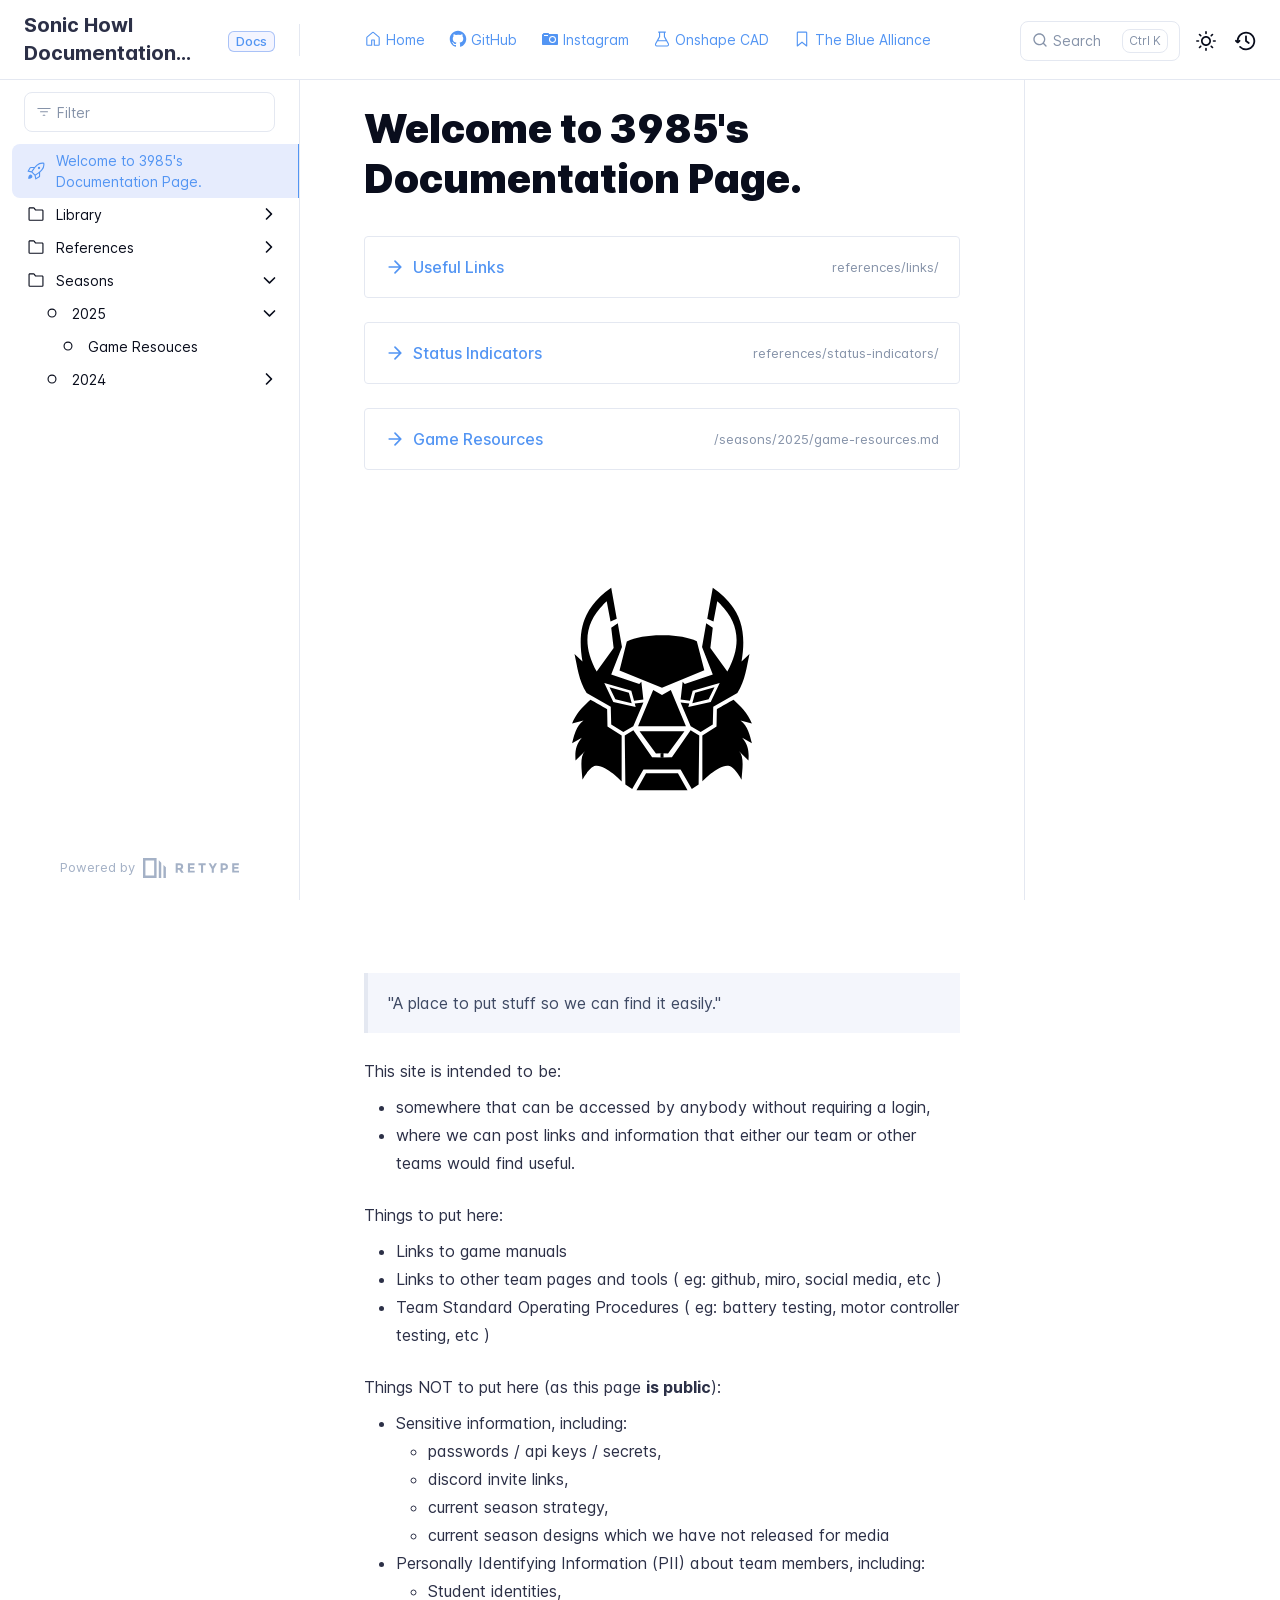
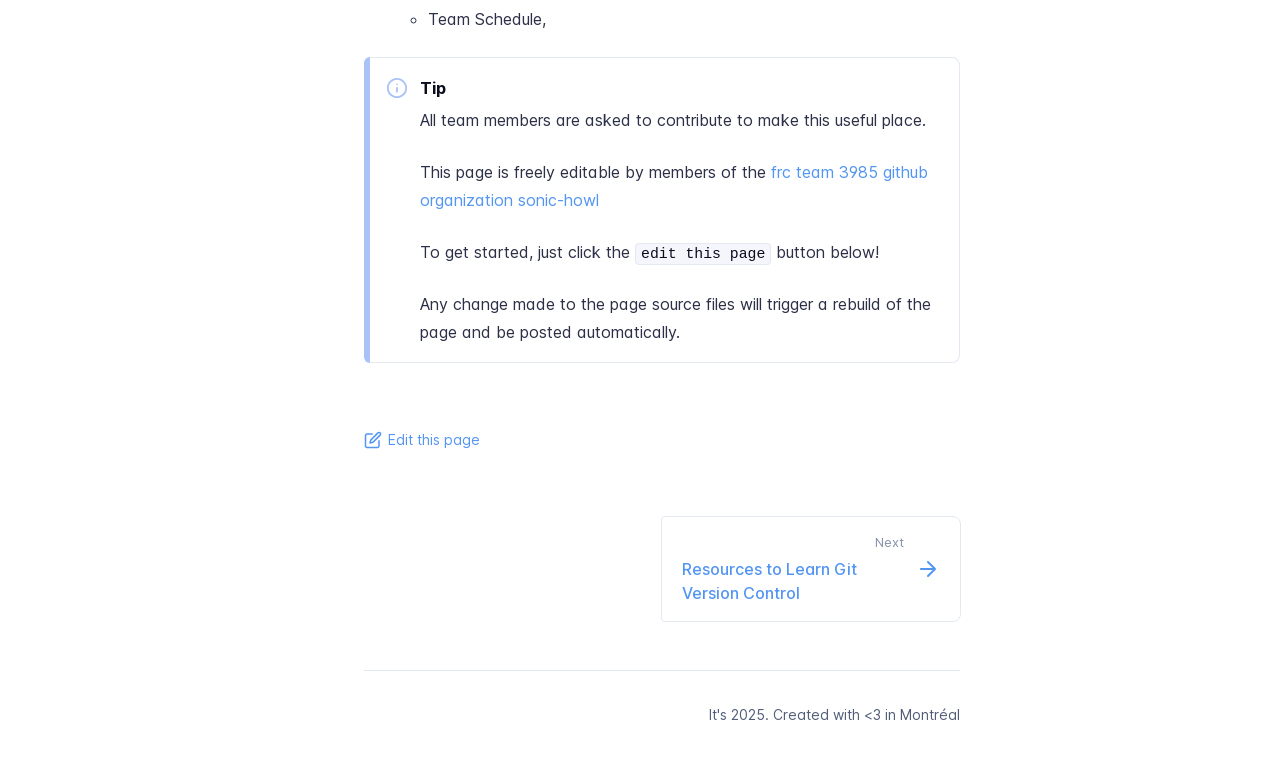
==== commit 33a84bdc: "Refreshes Retype-generated documentation. Process triggered by relishcolouredhat." ====
--- a/index.html
+++ b/index.html
@@ -3,7 +3,7 @@
 <head>
     <meta charset="UTF-8">
     <meta name="viewport" content="width=device-width,initial-scale=1">
-    <meta name="turbo-cache-control" content="no-cache" data-turbo-track="reload" data-track-token="3.11.0.813262643378">
+    <meta name="turbo-cache-control" content="no-cache" data-turbo-track="reload" data-track-token="3.11.0.813262831334">
 
     <!-- See retype.com -->
     <meta name="generator" content="Retype 3.11.0">
@@ -33,11 +33,11 @@
     <script data-cfasync="false">(function(){var cl=document.documentElement.classList,ls=localStorage.getItem("retype_scheme"),hd=cl.contains("dark"),hl=cl.contains("light"),wm=window.matchMedia&&window.matchMedia("(prefers-color-scheme: dark)").matches;if(ls==="dark"||(!ls&&wm&&!hd&&!hl)){cl.remove("light");cl.add("dark")}else if(ls==="light"||(!ls&&!wm&&!hd&&!hl)){cl.remove("dark");cl.add("light")}})();</script>
 
     <link href="static/favicon.ico" rel="icon">
-    <link href="resources/css/retype.css?v=3.11.0.813262643378" rel="stylesheet">
-
-    <script data-cfasync="false" src="resources/js/config.js?v=3.11.0.813262643378" data-turbo-eval="false" defer></script>
+    <link href="resources/css/retype.css?v=3.11.0.813262831334" rel="stylesheet">
+
+    <script data-cfasync="false" src="resources/js/config.js?v=3.11.0.813262831334" data-turbo-eval="false" defer></script>
     <script data-cfasync="false" src="resources/js/retype.js?v=3.11.0" data-turbo-eval="false" defer></script>
-    <script id="lunr-js" data-cfasync="false" src="resources/js/lunr.js?v=3.11.0.813262643378" data-turbo-eval="false" defer></script>
+    <script id="lunr-js" data-cfasync="false" src="resources/js/lunr.js?v=3.11.0.813262831334" data-turbo-eval="false" defer></script>
 </head>
 <body>
     <div id="retype-app" class="relative text-base antialiased text-base-text bg-base-bg font-body">
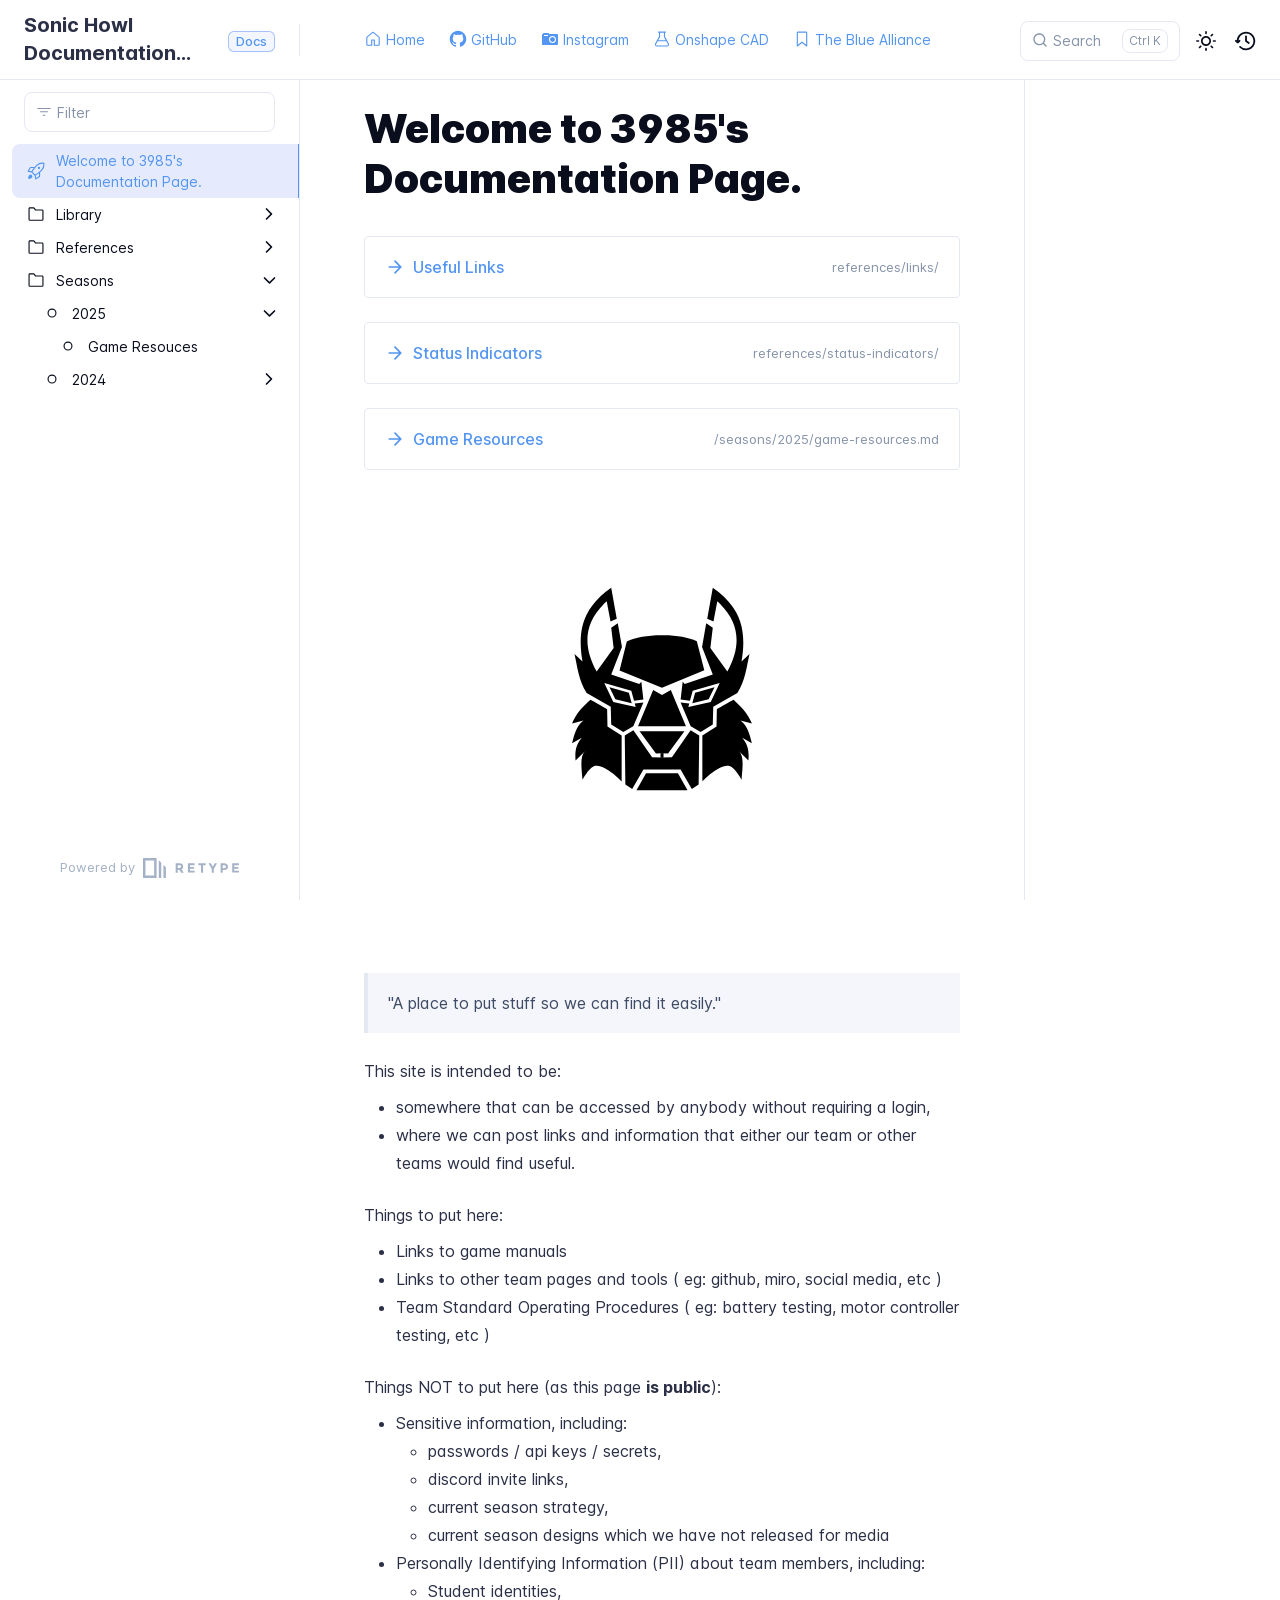
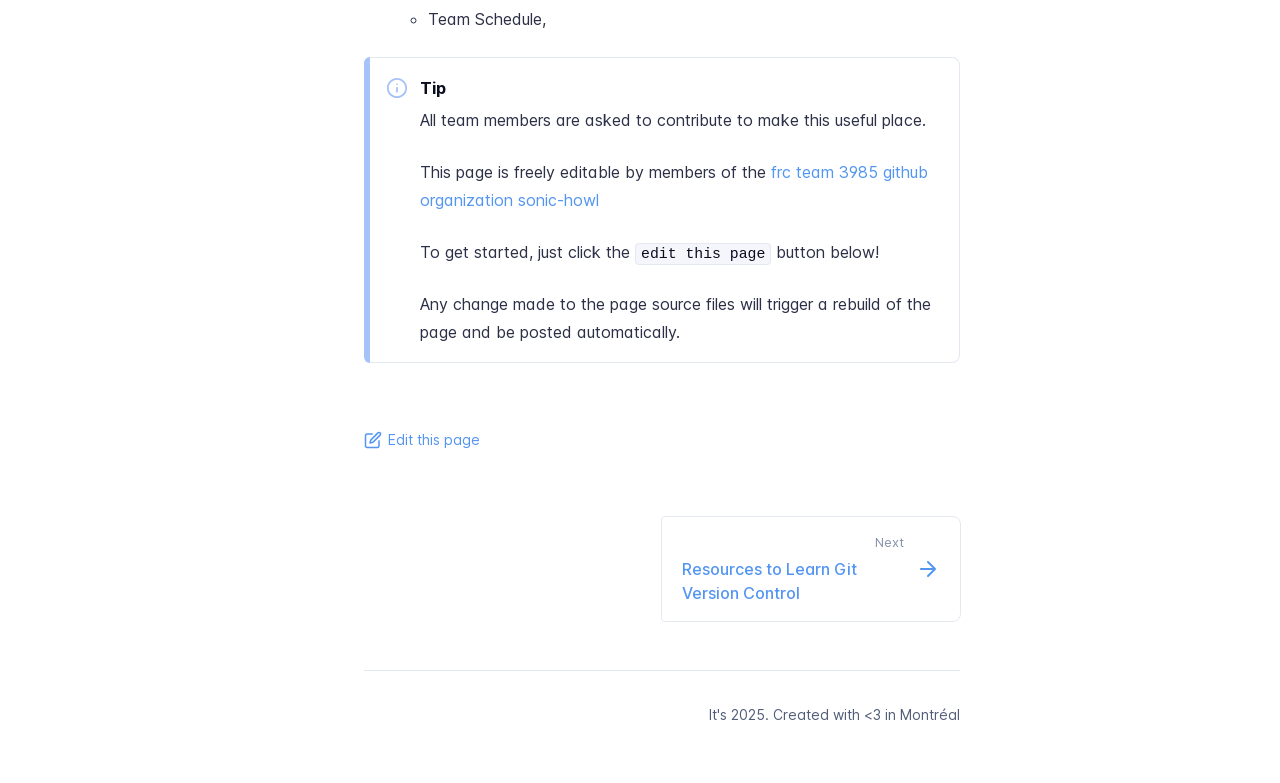
==== commit eabf6e76: "Refreshes Retype-generated documentation. Process triggered by mallocassi." ====
--- a/index.html
+++ b/index.html
@@ -3,7 +3,7 @@
 <head>
     <meta charset="UTF-8">
     <meta name="viewport" content="width=device-width,initial-scale=1">
-    <meta name="turbo-cache-control" content="no-cache" data-turbo-track="reload" data-track-token="3.11.0.813262831334">
+    <meta name="turbo-cache-control" content="no-cache" data-turbo-track="reload" data-track-token="3.11.0.813265140398">
 
     <!-- See retype.com -->
     <meta name="generator" content="Retype 3.11.0">
@@ -33,11 +33,11 @@
     <script data-cfasync="false">(function(){var cl=document.documentElement.classList,ls=localStorage.getItem("retype_scheme"),hd=cl.contains("dark"),hl=cl.contains("light"),wm=window.matchMedia&&window.matchMedia("(prefers-color-scheme: dark)").matches;if(ls==="dark"||(!ls&&wm&&!hd&&!hl)){cl.remove("light");cl.add("dark")}else if(ls==="light"||(!ls&&!wm&&!hd&&!hl)){cl.remove("dark");cl.add("light")}})();</script>
 
     <link href="static/favicon.ico" rel="icon">
-    <link href="resources/css/retype.css?v=3.11.0.813262831334" rel="stylesheet">
-
-    <script data-cfasync="false" src="resources/js/config.js?v=3.11.0.813262831334" data-turbo-eval="false" defer></script>
+    <link href="resources/css/retype.css?v=3.11.0.813265140398" rel="stylesheet">
+
+    <script data-cfasync="false" src="resources/js/config.js?v=3.11.0.813265140398" data-turbo-eval="false" defer></script>
     <script data-cfasync="false" src="resources/js/retype.js?v=3.11.0" data-turbo-eval="false" defer></script>
-    <script id="lunr-js" data-cfasync="false" src="resources/js/lunr.js?v=3.11.0.813262831334" data-turbo-eval="false" defer></script>
+    <script id="lunr-js" data-cfasync="false" src="resources/js/lunr.js?v=3.11.0.813265140398" data-turbo-eval="false" defer></script>
 </head>
 <body>
     <div id="retype-app" class="relative text-base antialiased text-base-text bg-base-bg font-body">
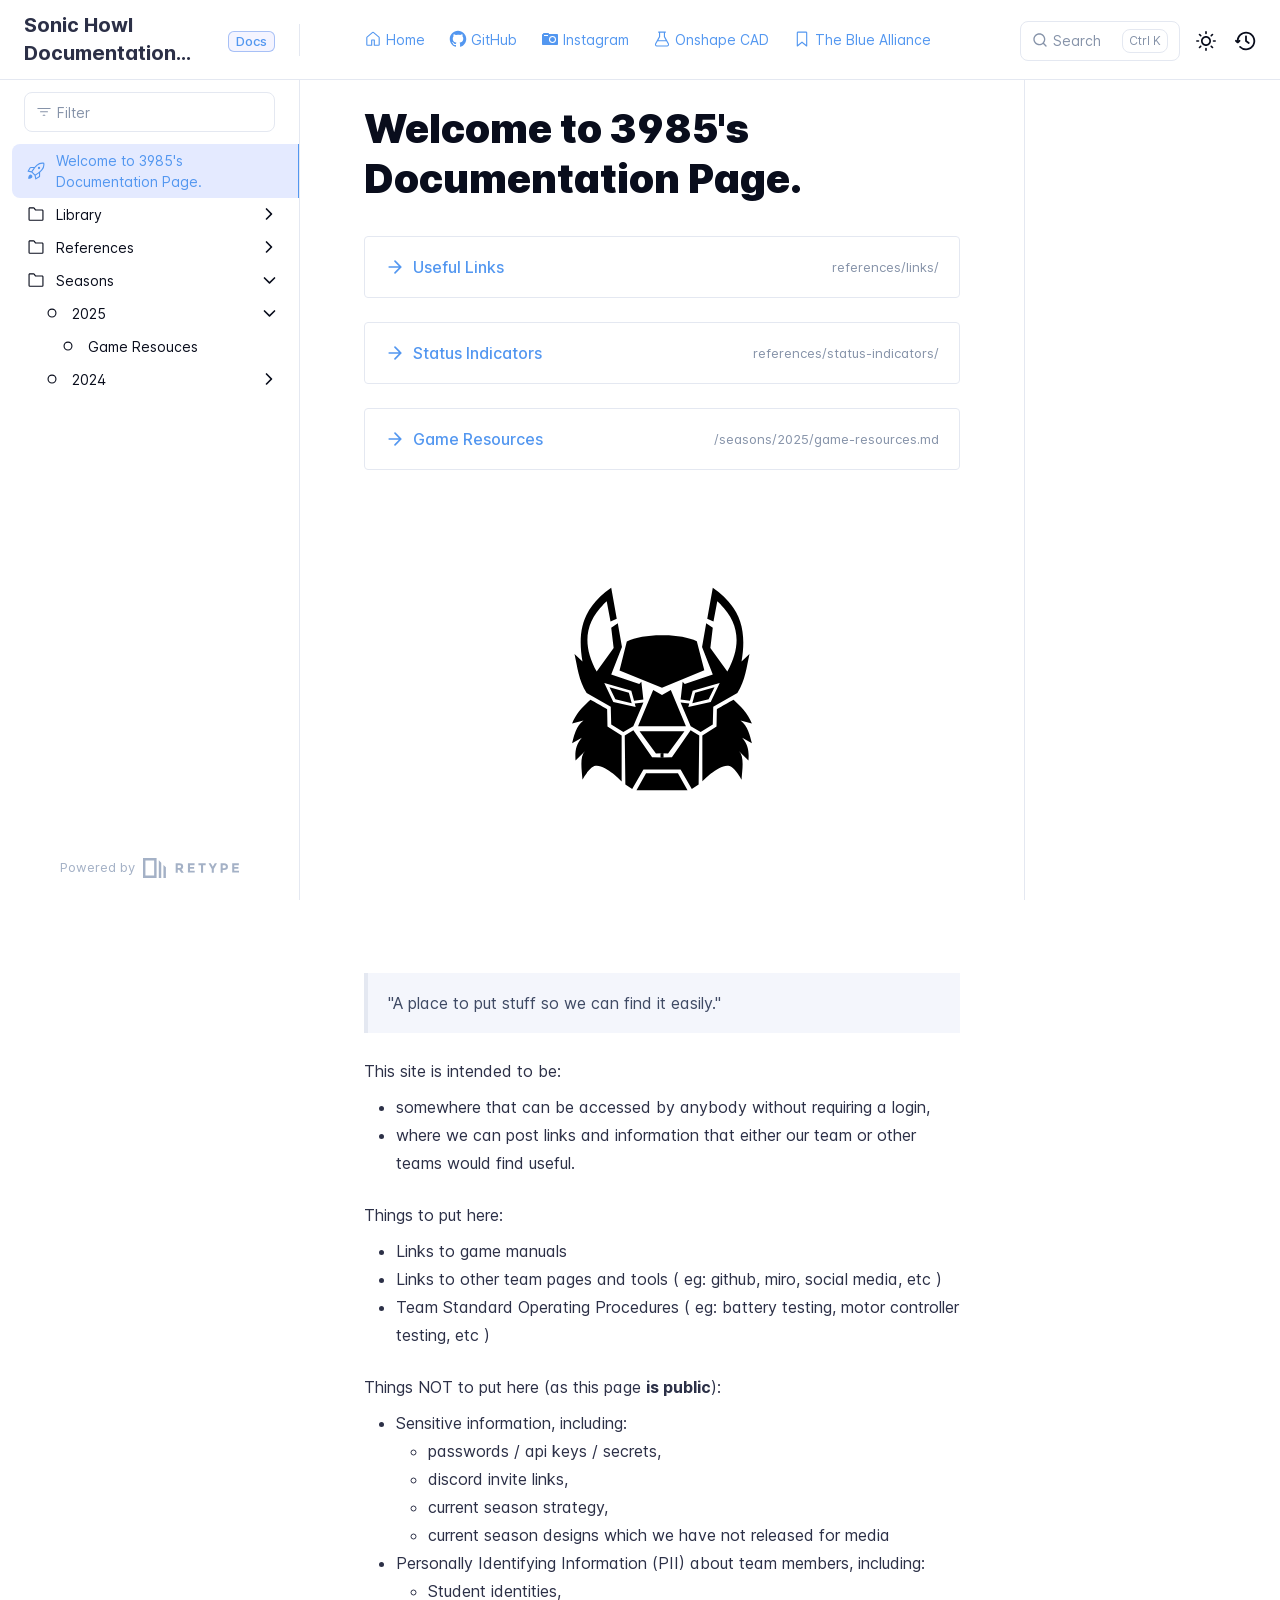
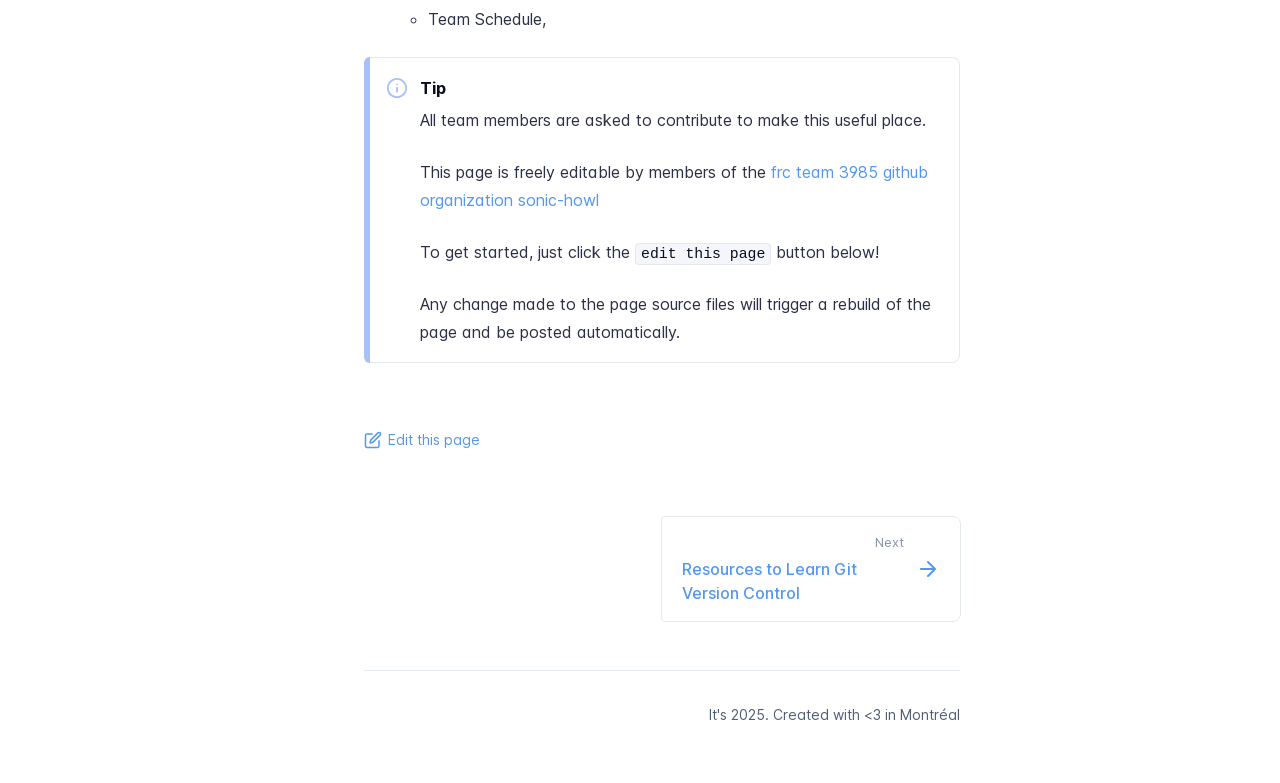
==== commit 21f00047: "Refreshes Retype-generated documentation. Process triggered by mallocassi." ====
--- a/index.html
+++ b/index.html
@@ -3,7 +3,7 @@
 <head>
     <meta charset="UTF-8">
     <meta name="viewport" content="width=device-width,initial-scale=1">
-    <meta name="turbo-cache-control" content="no-cache" data-turbo-track="reload" data-track-token="3.11.0.813265140398">
+    <meta name="turbo-cache-control" content="no-cache" data-turbo-track="reload" data-track-token="3.11.0.813266295390">
 
     <!-- See retype.com -->
     <meta name="generator" content="Retype 3.11.0">
@@ -33,11 +33,11 @@
     <script data-cfasync="false">(function(){var cl=document.documentElement.classList,ls=localStorage.getItem("retype_scheme"),hd=cl.contains("dark"),hl=cl.contains("light"),wm=window.matchMedia&&window.matchMedia("(prefers-color-scheme: dark)").matches;if(ls==="dark"||(!ls&&wm&&!hd&&!hl)){cl.remove("light");cl.add("dark")}else if(ls==="light"||(!ls&&!wm&&!hd&&!hl)){cl.remove("dark");cl.add("light")}})();</script>
 
     <link href="static/favicon.ico" rel="icon">
-    <link href="resources/css/retype.css?v=3.11.0.813265140398" rel="stylesheet">
-
-    <script data-cfasync="false" src="resources/js/config.js?v=3.11.0.813265140398" data-turbo-eval="false" defer></script>
+    <link href="resources/css/retype.css?v=3.11.0.813266295390" rel="stylesheet">
+
+    <script data-cfasync="false" src="resources/js/config.js?v=3.11.0.813266295390" data-turbo-eval="false" defer></script>
     <script data-cfasync="false" src="resources/js/retype.js?v=3.11.0" data-turbo-eval="false" defer></script>
-    <script id="lunr-js" data-cfasync="false" src="resources/js/lunr.js?v=3.11.0.813265140398" data-turbo-eval="false" defer></script>
+    <script id="lunr-js" data-cfasync="false" src="resources/js/lunr.js?v=3.11.0.813266295390" data-turbo-eval="false" defer></script>
 </head>
 <body>
     <div id="retype-app" class="relative text-base antialiased text-base-text bg-base-bg font-body">
